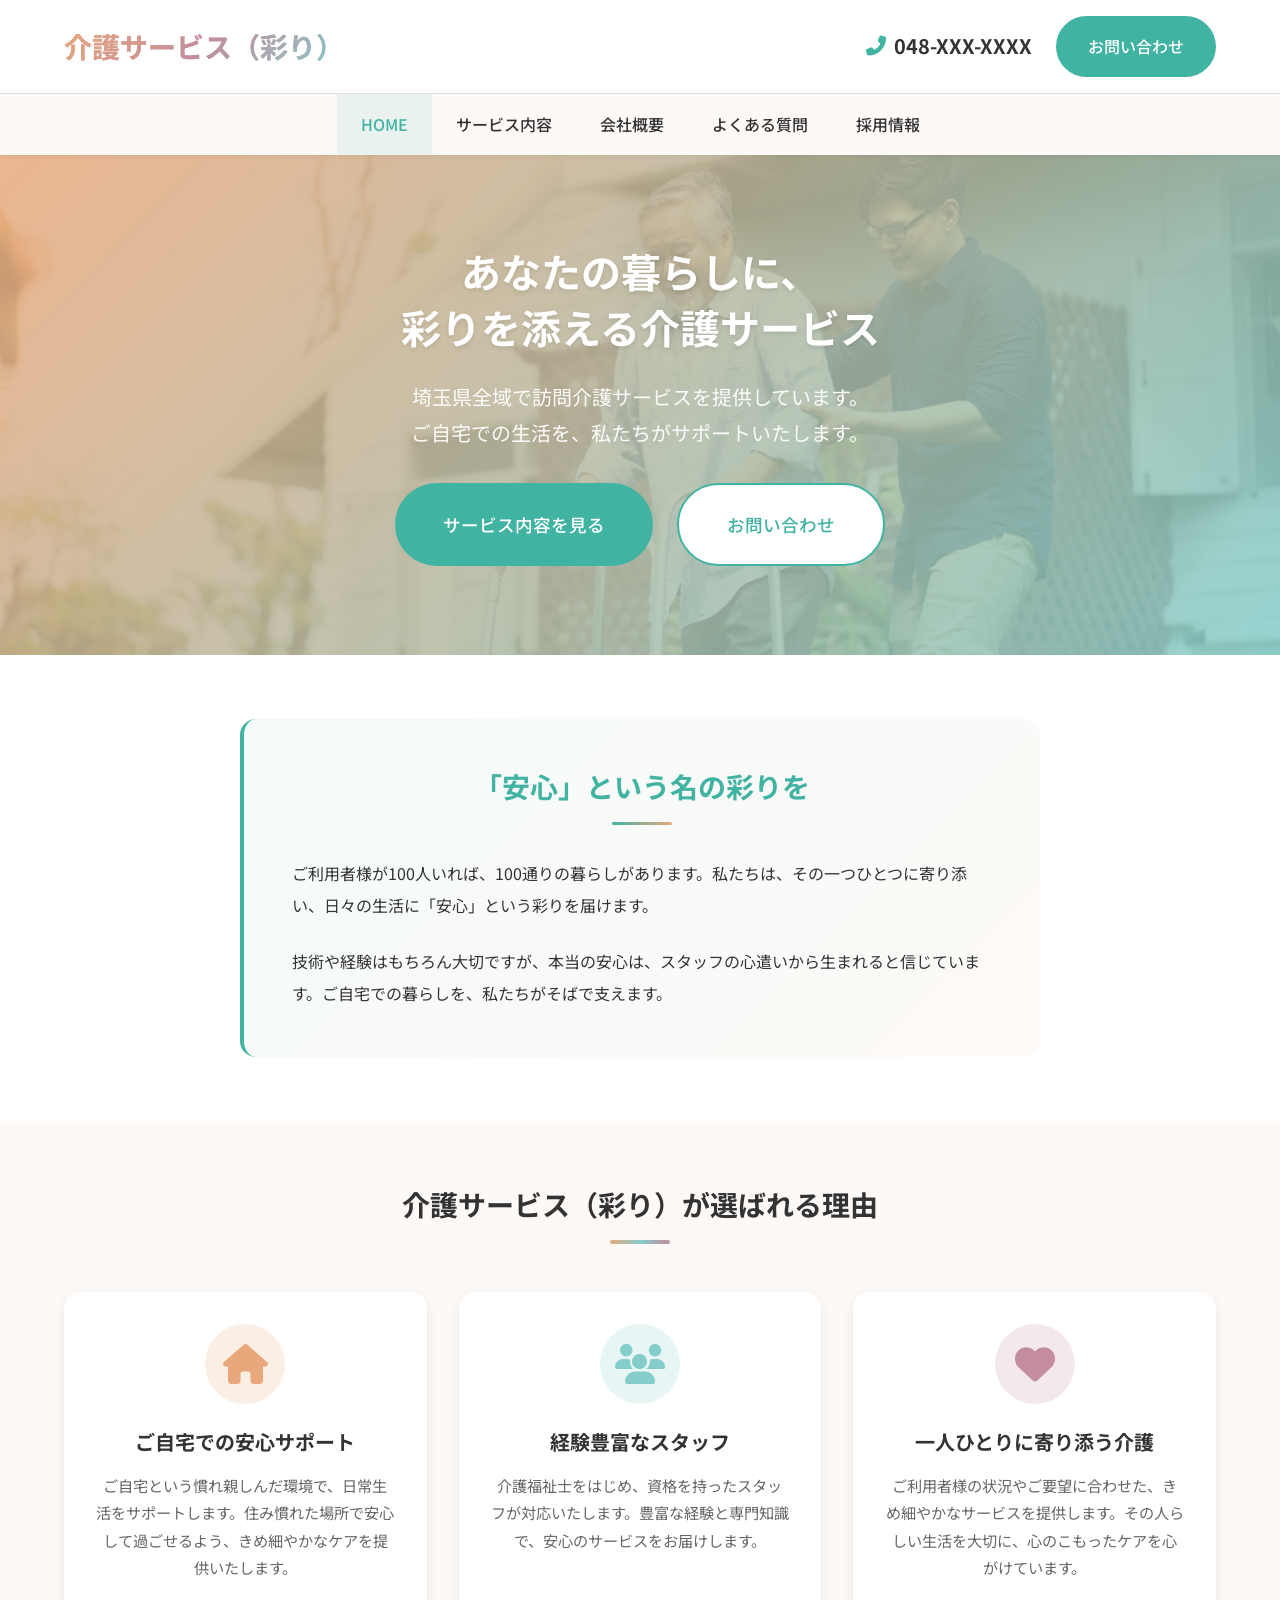
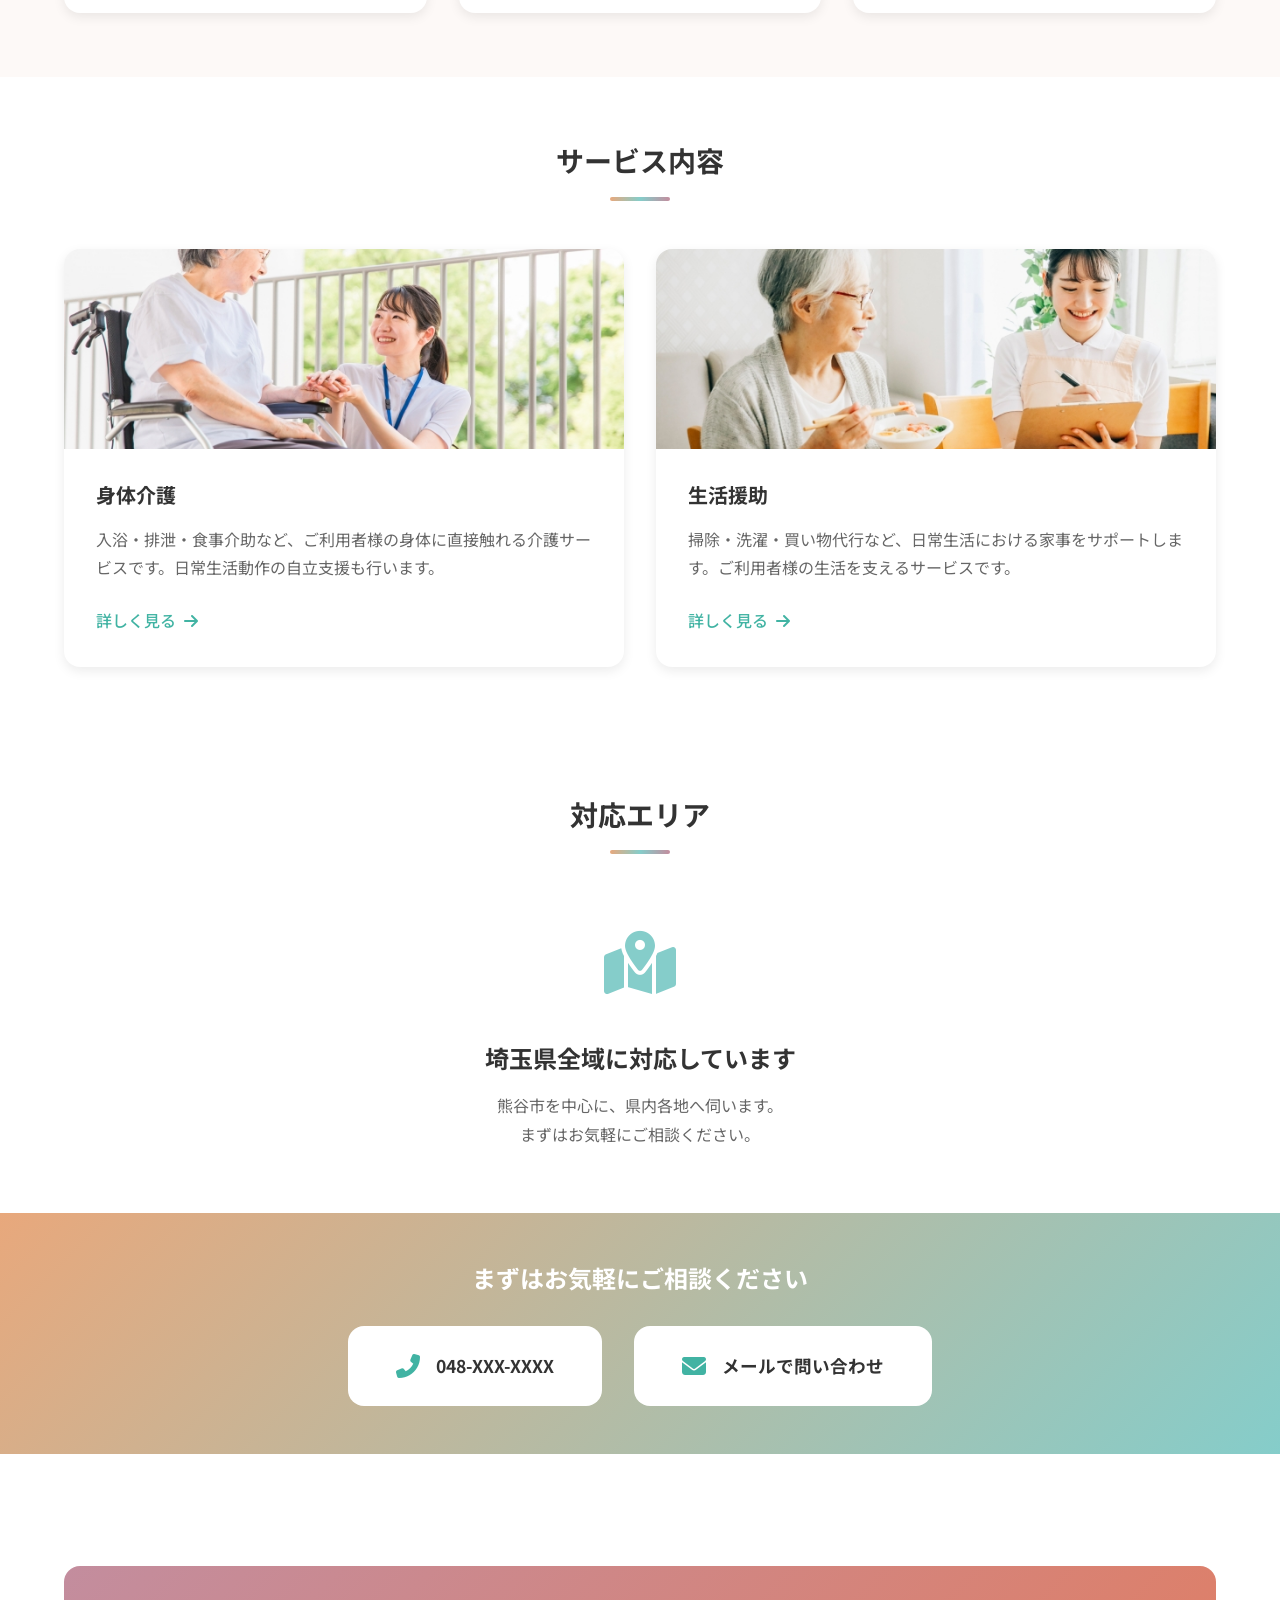
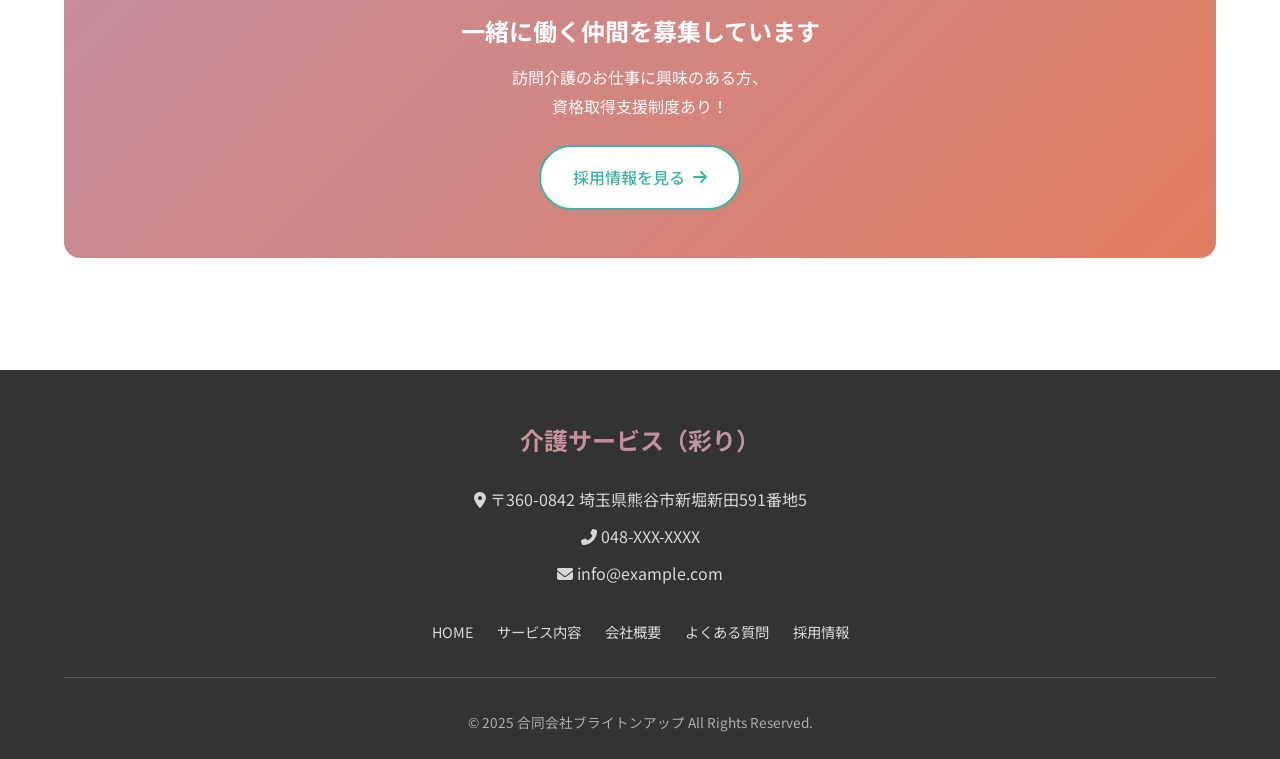
==== index.html @ 2b2466e3 "ヒーローセクションにスライドショー機能を追加 - 2枚のAdobeStock画像を使用した背景スライドショー - 5秒ごとにフェードで切り替わるアニメーション - CSS/JSで実装（ライブラリ不使用" ====
<!DOCTYPE html>
<html lang="ja">
<head>
  <meta charset="UTF-8">
  <meta name="viewport" content="width=device-width, initial-scale=1.0">
  <title>介護サービス（彩り）｜埼玉県の訪問介護サービス｜合同会社ブライトンアップ</title>
  <meta name="description" content="埼玉県全域で訪問介護サービスを提供する「介護サービス（彩り）」。ご自宅での日常生活を、経験豊富なスタッフが心を込めてサポートいたします。身体介護・生活援助など、お気軽にご相談ください。">

  <!-- OGP -->
  <meta property="og:title" content="介護サービス（彩り）｜埼玉県の訪問介護サービス">
  <meta property="og:description" content="埼玉県全域で訪問介護サービスを提供。ご自宅での生活を心を込めてサポートします。">
  <meta property="og:type" content="website">
  <meta property="og:url" content="">
  <meta property="og:image" content="">
  <meta property="og:site_name" content="介護サービス（彩り）">
  <meta property="og:locale" content="ja_JP">

  <!-- Fonts -->
  <link rel="preconnect" href="https://fonts.googleapis.com">
  <link rel="preconnect" href="https://fonts.gstatic.com" crossorigin>
  <link href="https://fonts.googleapis.com/css2?family=Noto+Sans+JP:wght@400;500;700&display=swap" rel="stylesheet">

  <!-- Font Awesome -->
  <link rel="stylesheet" href="https://cdnjs.cloudflare.com/ajax/libs/font-awesome/6.5.1/css/all.min.css">

  <!-- Styles -->
  <link rel="stylesheet" href="css/style.css">
</head>
<body>
  <!-- ========== Header ========== -->
  <header class="header">
    <div class="header__top">
      <div class="header__logo">
        <a href="index.html">介護サービス（彩り）</a>
      </div>

      <div class="header__contact">
        <div class="header__phone">
          <i class="fas fa-phone-alt"></i>
          <a href="tel:048-XXX-XXXX">048-XXX-XXXX</a>
        </div>
        <a href="mailto:info@example.com" class="btn btn--primary">お問い合わせ</a>
      </div>

      <button class="hamburger" type="button" aria-label="メニュー" aria-expanded="false">
        <span class="hamburger__line"></span>
        <span class="hamburger__line"></span>
        <span class="hamburger__line"></span>
      </button>
    </div>

    <nav class="nav" aria-hidden="true">
      <ul class="nav__list">
        <li class="nav__item"><a href="index.html" class="nav__link nav__link--active">HOME</a></li>
        <li class="nav__item"><a href="service.html" class="nav__link">サービス内容</a></li>
        <li class="nav__item"><a href="company.html" class="nav__link">会社概要</a></li>
        <li class="nav__item"><a href="faq.html" class="nav__link">よくある質問</a></li>
        <li class="nav__item"><a href="recruit.html" class="nav__link">採用情報</a></li>
      </ul>
    </nav>
  </header>

  <!-- ========== Main ========== -->
  <main>
    <!-- Hero Section -->
    <section class="hero">
      <div class="hero__slideshow">
        <div class="hero__slide is-active">
          <img src="images/AdobeStock_384799828.jpeg" alt="歩行介助をする介護スタッフ">
        </div>
        <div class="hero__slide">
          <img src="images/AdobeStock_457629060.jpeg" alt="笑顔で会話する介護スタッフと高齢者">
        </div>
      </div>
      <div class="hero__content">
        <h1 class="hero__title">あなたの暮らしに、<br>彩りを添える介護サービス</h1>
        <p class="hero__subtitle">
          埼玉県全域で訪問介護サービスを提供しています。<br>
          ご自宅での生活を、私たちがサポートいたします。
        </p>
        <div class="hero__buttons">
          <a href="service.html" class="btn btn--primary btn--large">サービス内容を見る</a>
          <a href="mailto:info@example.com" class="btn btn--secondary btn--large">お問い合わせ</a>
        </div>
      </div>
    </section>

    <!-- Message Section -->
    <section class="section">
      <div class="container">
        <div class="message-box message-box--home fade-in">
          <h2 class="message-box__title">「安心」という名の彩りを</h2>
          <div class="message-box__content">
            <p>ご利用者様が100人いれば、100通りの暮らしがあります。私たちは、その一つひとつに寄り添い、日々の生活に「安心」という彩りを届けます。</p>
            <p>技術や経験はもちろん大切ですが、本当の安心は、スタッフの心遣いから生まれると信じています。ご自宅での暮らしを、私たちがそばで支えます。</p>
          </div>
        </div>
      </div>
    </section>

    <!-- Features Section -->
    <section class="section section--bg">
      <div class="container">
        <h2 class="section__title">介護サービス（彩り）が選ばれる理由</h2>

        <div class="features">
          <div class="feature-card fade-in">
            <div class="feature-card__icon">
              <i class="fas fa-home"></i>
            </div>
            <h3 class="feature-card__title">ご自宅での安心サポート</h3>
            <p class="feature-card__text">ご自宅という慣れ親しんだ環境で、日常生活をサポートします。住み慣れた場所で安心して過ごせるよう、きめ細やかなケアを提供いたします。</p>
          </div>

          <div class="feature-card fade-in">
            <div class="feature-card__icon">
              <i class="fas fa-users"></i>
            </div>
            <h3 class="feature-card__title">経験豊富なスタッフ</h3>
            <p class="feature-card__text">介護福祉士をはじめ、資格を持ったスタッフが対応いたします。豊富な経験と専門知識で、安心のサービスをお届けします。</p>
          </div>

          <div class="feature-card fade-in">
            <div class="feature-card__icon">
              <i class="fas fa-heart"></i>
            </div>
            <h3 class="feature-card__title">一人ひとりに寄り添う介護</h3>
            <p class="feature-card__text">ご利用者様の状況やご要望に合わせた、きめ細やかなサービスを提供します。その人らしい生活を大切に、心のこもったケアを心がけています。</p>
          </div>
        </div>
      </div>
    </section>

    <!-- Services Section -->
    <section class="section">
      <div class="container">
        <h2 class="section__title">サービス内容</h2>

        <div class="service-cards">
          <div class="service-card fade-in">
            <img src="images/24641463_s.jpg" alt="身体介護サービスのイメージ" class="service-card__image">
            <div class="service-card__content">
              <h3 class="service-card__title">身体介護</h3>
              <p class="service-card__text">入浴・排泄・食事介助など、ご利用者様の身体に直接触れる介護サービスです。日常生活動作の自立支援も行います。</p>
              <a href="service.html" class="service-card__link">詳しく見る <i class="fas fa-arrow-right"></i></a>
            </div>
          </div>

          <div class="service-card fade-in">
            <img src="images/22673610_s.jpg" alt="生活援助サービスのイメージ" class="service-card__image">
            <div class="service-card__content">
              <h3 class="service-card__title">生活援助</h3>
              <p class="service-card__text">掃除・洗濯・買い物代行など、日常生活における家事をサポートします。ご利用者様の生活を支えるサービスです。</p>
              <a href="service.html" class="service-card__link">詳しく見る <i class="fas fa-arrow-right"></i></a>
            </div>
          </div>
        </div>
      </div>
    </section>

    <!-- Area Section -->
    <section class="section">
      <div class="container">
        <h2 class="section__title">対応エリア</h2>

        <div class="area fade-in">
          <div class="area__map">
            <i class="fas fa-map-marked-alt"></i>
          </div>
          <h3 class="area__title">埼玉県全域に対応しています</h3>
          <p class="area__text">熊谷市を中心に、県内各地へ伺います。<br>まずはお気軽にご相談ください。</p>
        </div>
      </div>
    </section>

    <!-- CTA Section -->
    <section class="cta">
      <div class="container">
        <h2 class="cta__title">まずはお気軽にご相談ください</h2>
        <div class="cta__buttons">
          <a href="tel:048-XXX-XXXX" class="cta__button">
            <i class="fas fa-phone-alt"></i>
            <span>048-XXX-XXXX</span>
          </a>
          <a href="mailto:info@example.com" class="cta__button">
            <i class="fas fa-envelope"></i>
            <span>メールで問い合わせ</span>
          </a>
        </div>
      </div>
    </section>

    <!-- Recruit Banner -->
    <section class="section">
      <div class="container">
        <div class="recruit-banner fade-in">
          <h2 class="recruit-banner__title">一緒に働く仲間を募集しています</h2>
          <p class="recruit-banner__text">
            訪問介護のお仕事に興味のある方、<br>
            資格取得支援制度あり！
          </p>
          <a href="recruit.html" class="btn btn--secondary">採用情報を見る <i class="fas fa-arrow-right"></i></a>
        </div>
      </div>
    </section>
  </main>

  <!-- ========== Footer ========== -->
  <footer class="footer">
    <div class="footer__inner">
      <div class="footer__logo">介護サービス（彩り）</div>

      <div class="footer__info">
        <p><i class="fas fa-map-marker-alt"></i> 〒360-0842 埼玉県熊谷市新堀新田591番地5</p>
        <p><i class="fas fa-phone-alt"></i> <a href="tel:048-XXX-XXXX">048-XXX-XXXX</a></p>
        <p><i class="fas fa-envelope"></i> <a href="mailto:info@example.com">info@example.com</a></p>
      </div>

      <nav class="footer__nav">
        <a href="index.html">HOME</a>
        <a href="service.html">サービス内容</a>
        <a href="company.html">会社概要</a>
        <a href="faq.html">よくある質問</a>
        <a href="recruit.html">採用情報</a>
      </nav>

      <p class="footer__copyright">&copy; 2025 合同会社ブライトンアップ All Rights Reserved.</p>
    </div>
  </footer>

  <!-- Scripts -->
  <script src="js/main.js"></script>
</body>
</html>
---- css/style.css ----
/* ========================================
   彩り（いろどり）訪問介護 - スタイルシート
   ======================================== */

/* ----------------------------------------
   CSS Variables - カラーパレット
   ---------------------------------------- */
:root {
  /* メインカラー */
  --color-primary: #E8A87C;       /* コーラルオレンジ - 温かみ・親しみやすさ */
  --color-secondary-1: #85CDCA;   /* ミントグリーン - 安心感・癒し */
  --color-secondary-2: #C38D9E;   /* ダスティピンク - 優しさ・柔らかさ */
  --color-secondary-3: #E27D60;   /* テラコッタ - 活力・元気 */
  --color-accent: #41B3A3;        /* ティールグリーン - CTA・リンク */

  /* ベースカラー */
  --color-white: #FFFFFF;
  --color-bg: #FFFFFF;
  --color-bg-light: #FDF9F7;
  --color-text: #333333;
  --color-text-sub: #666666;
  --color-border: #E0E0E0;

  /* フォント */
  --font-family: "Noto Sans JP", "Hiragino Sans", "Hiragino Kaku Gothic ProN", "メイリオ", sans-serif;

  /* スペーシング */
  --spacing-xs: 0.5rem;
  --spacing-sm: 1rem;
  --spacing-md: 1.5rem;
  --spacing-lg: 2rem;
  --spacing-xl: 3rem;
  --spacing-xxl: 4rem;

  /* ボーダー半径 */
  --radius-sm: 4px;
  --radius-md: 8px;
  --radius-lg: 16px;
  --radius-full: 9999px;

  /* シャドウ */
  --shadow-sm: 0 2px 4px rgba(0, 0, 0, 0.05);
  --shadow-md: 0 4px 12px rgba(0, 0, 0, 0.08);
  --shadow-lg: 0 8px 24px rgba(0, 0, 0, 0.1);

  /* トランジション */
  --transition-fast: 0.2s ease;
  --transition-normal: 0.3s ease;

  /* コンテナ幅 */
  --container-max: 1200px;
  --container-narrow: 800px;
}

/* ----------------------------------------
   Reset & Base
   ---------------------------------------- */
*,
*::before,
*::after {
  box-sizing: border-box;
  margin: 0;
  padding: 0;
}

html {
  font-size: 16px;
  scroll-behavior: smooth;
}

body {
  font-family: var(--font-family);
  font-size: 1rem;
  font-weight: 400;
  line-height: 1.8;
  color: var(--color-text);
  background-color: var(--color-bg);
  -webkit-font-smoothing: antialiased;
  -moz-osx-font-smoothing: grayscale;
}

img {
  max-width: 100%;
  height: auto;
  vertical-align: middle;
}

a {
  color: var(--color-accent);
  text-decoration: none;
  transition: color var(--transition-fast);
}

a:hover {
  color: var(--color-secondary-3);
}

ul, ol {
  list-style: none;
}

/* ----------------------------------------
   Typography
   ---------------------------------------- */
h1, h2, h3, h4, h5, h6 {
  font-weight: 700;
  line-height: 1.4;
  color: var(--color-text);
}

h1 {
  font-size: 2rem;
}

h2 {
  font-size: 1.75rem;
}

h3 {
  font-size: 1.5rem;
}

h4 {
  font-size: 1.25rem;
}

p {
  margin-bottom: var(--spacing-sm);
}

p:last-child {
  margin-bottom: 0;
}

/* ----------------------------------------
   Layout
   ---------------------------------------- */
.container {
  width: 100%;
  max-width: var(--container-max);
  margin: 0 auto;
  padding: 0 var(--spacing-md);
}

.container--narrow {
  max-width: var(--container-narrow);
}

.section {
  padding: var(--spacing-xxl) 0;
}

.section--bg {
  background-color: var(--color-bg-light);
}

.section__title {
  text-align: center;
  margin-bottom: var(--spacing-xl);
  font-size: 1.75rem;
  position: relative;
}

.section__title::after {
  content: '';
  display: block;
  width: 60px;
  height: 4px;
  background: linear-gradient(90deg, var(--color-primary), var(--color-secondary-1), var(--color-secondary-2));
  margin: var(--spacing-sm) auto 0;
  border-radius: var(--radius-full);
}

/* ----------------------------------------
   Header
   ---------------------------------------- */
.header {
  background-color: var(--color-white);
  box-shadow: var(--shadow-sm);
  position: sticky;
  top: 0;
  z-index: 1000;
}

.header__top {
  display: flex;
  justify-content: space-between;
  align-items: center;
  padding: var(--spacing-sm) var(--spacing-md);
  max-width: var(--container-max);
  margin: 0 auto;
}

.header__logo {
  font-size: 1.75rem;
  font-weight: 700;
  background: linear-gradient(135deg, var(--color-primary), var(--color-secondary-2), var(--color-secondary-1));
  -webkit-background-clip: text;
  -webkit-text-fill-color: transparent;
  background-clip: text;
}

.header__logo a {
  background: inherit;
  -webkit-background-clip: text;
  -webkit-text-fill-color: transparent;
  background-clip: text;
}

.header__contact {
  display: flex;
  align-items: center;
  gap: var(--spacing-md);
}

.header__phone {
  display: flex;
  align-items: center;
  gap: var(--spacing-xs);
  font-size: 1.25rem;
  font-weight: 700;
  color: var(--color-text);
}

.header__phone i {
  color: var(--color-accent);
}

.header__phone a {
  color: var(--color-text);
}

.header__phone a:hover {
  color: var(--color-accent);
}

/* ナビゲーション */
.nav {
  background-color: var(--color-bg-light);
  border-top: 1px solid var(--color-border);
}

.nav__list {
  display: flex;
  justify-content: center;
  align-items: center;
  max-width: var(--container-max);
  margin: 0 auto;
}

.nav__item {
  position: relative;
}

.nav__link {
  display: block;
  padding: var(--spacing-sm) var(--spacing-md);
  color: var(--color-text);
  font-weight: 500;
  transition: background-color var(--transition-fast), color var(--transition-fast);
}

.nav__link:hover,
.nav__link--active {
  color: var(--color-accent);
  background-color: rgba(65, 179, 163, 0.1);
}

/* ハンバーガーメニュー */
.hamburger {
  display: none;
  flex-direction: column;
  justify-content: space-between;
  width: 28px;
  height: 20px;
  background: none;
  border: none;
  cursor: pointer;
  padding: 0;
}

.hamburger__line {
  display: block;
  width: 100%;
  height: 3px;
  background-color: var(--color-text);
  border-radius: var(--radius-full);
  transition: transform var(--transition-fast), opacity var(--transition-fast);
}

.hamburger.is-active .hamburger__line:nth-child(1) {
  transform: translateY(8.5px) rotate(45deg);
}

.hamburger.is-active .hamburger__line:nth-child(2) {
  opacity: 0;
}

.hamburger.is-active .hamburger__line:nth-child(3) {
  transform: translateY(-8.5px) rotate(-45deg);
}

/* ----------------------------------------
   Footer
   ---------------------------------------- */
.footer {
  background-color: var(--color-text);
  color: var(--color-white);
  padding: var(--spacing-xl) 0 var(--spacing-md);
}

.footer__inner {
  max-width: var(--container-max);
  margin: 0 auto;
  padding: 0 var(--spacing-md);
  text-align: center;
}

.footer__logo {
  font-size: 1.5rem;
  font-weight: 700;
  margin-bottom: var(--spacing-md);
  background: linear-gradient(135deg, var(--color-primary), var(--color-secondary-2), var(--color-secondary-1));
  -webkit-background-clip: text;
  -webkit-text-fill-color: transparent;
  background-clip: text;
}

.footer__info {
  margin-bottom: var(--spacing-lg);
}

.footer__info p {
  margin-bottom: var(--spacing-xs);
  color: rgba(255, 255, 255, 0.8);
}

.footer__info a {
  color: rgba(255, 255, 255, 0.8);
}

.footer__info a:hover {
  color: var(--color-white);
}

.footer__nav {
  display: flex;
  justify-content: center;
  flex-wrap: wrap;
  gap: var(--spacing-sm) var(--spacing-md);
  margin-bottom: var(--spacing-lg);
  padding-bottom: var(--spacing-lg);
  border-bottom: 1px solid rgba(255, 255, 255, 0.2);
}

.footer__nav a {
  color: rgba(255, 255, 255, 0.8);
  font-size: 0.9rem;
}

.footer__nav a:hover {
  color: var(--color-white);
}

.footer__copyright {
  font-size: 0.85rem;
  color: rgba(255, 255, 255, 0.6);
}

/* ----------------------------------------
   Buttons
   ---------------------------------------- */
.btn {
  display: inline-flex;
  align-items: center;
  justify-content: center;
  gap: var(--spacing-xs);
  padding: var(--spacing-sm) var(--spacing-lg);
  font-size: 1rem;
  font-weight: 500;
  border-radius: var(--radius-full);
  border: none;
  cursor: pointer;
  transition: all var(--transition-fast);
  text-decoration: none;
}

.btn--primary {
  background-color: var(--color-accent);
  color: var(--color-white);
}

.btn--primary:hover {
  background-color: #369e91;
  color: var(--color-white);
  transform: translateY(-2px);
  box-shadow: var(--shadow-md);
}

.btn--secondary {
  background-color: var(--color-white);
  color: var(--color-accent);
  border: 2px solid var(--color-accent);
}

.btn--secondary:hover {
  background-color: var(--color-accent);
  color: var(--color-white);
}

.btn--large {
  padding: var(--spacing-md) var(--spacing-xl);
  font-size: 1.1rem;
}

/* ----------------------------------------
   Hero Section
   ---------------------------------------- */
.hero {
  position: relative;
  min-height: 500px;
  display: flex;
  align-items: center;
  overflow: hidden;
}

.hero::before {
  content: '';
  position: absolute;
  top: 0;
  left: 0;
  width: 100%;
  height: 100%;
  background: linear-gradient(135deg, rgba(232, 168, 124, 0.85), rgba(133, 205, 202, 0.85));
  z-index: 2;
}

/* Hero Slideshow */
.hero__slideshow {
  position: absolute;
  top: 0;
  left: 0;
  width: 100%;
  height: 100%;
  z-index: 0;
}

.hero__slide {
  position: absolute;
  top: 0;
  left: 0;
  width: 100%;
  height: 100%;
  opacity: 0;
  transition: opacity 1.5s ease-in-out;
}

.hero__slide.is-active {
  opacity: 1;
}

.hero__slide img {
  width: 100%;
  height: 100%;
  object-fit: cover;
}

.hero__bg {
  position: absolute;
  top: 0;
  left: 0;
  width: 100%;
  height: 100%;
  object-fit: cover;
  z-index: 0;
}

.hero__content {
  position: relative;
  z-index: 3;
  max-width: var(--container-max);
  margin: 0 auto;
  padding: var(--spacing-xxl) var(--spacing-md);
  text-align: center;
  color: var(--color-white);
}

.hero__title {
  font-size: 2.5rem;
  margin-bottom: var(--spacing-md);
  color: var(--color-white);
  text-shadow: 0 2px 4px rgba(0, 0, 0, 0.1);
}

.hero__subtitle {
  font-size: 1.25rem;
  margin-bottom: var(--spacing-lg);
  opacity: 0.95;
}

.hero__buttons {
  display: flex;
  justify-content: center;
  gap: var(--spacing-md);
  flex-wrap: wrap;
}

/* ----------------------------------------
   Features Section
   ---------------------------------------- */
.features {
  display: grid;
  grid-template-columns: repeat(3, 1fr);
  gap: var(--spacing-lg);
}

.feature-card {
  text-align: center;
  padding: var(--spacing-lg);
  background-color: var(--color-white);
  border-radius: var(--radius-lg);
  box-shadow: var(--shadow-md);
  transition: transform var(--transition-normal), box-shadow var(--transition-normal);
}

.feature-card:hover {
  transform: translateY(-4px);
  box-shadow: var(--shadow-lg);
}

.feature-card__icon {
  width: 80px;
  height: 80px;
  margin: 0 auto var(--spacing-md);
  display: flex;
  align-items: center;
  justify-content: center;
  font-size: 2.5rem;
  border-radius: 50%;
}

.feature-card:nth-child(1) .feature-card__icon {
  background-color: rgba(232, 168, 124, 0.2);
  color: var(--color-primary);
}

.feature-card:nth-child(2) .feature-card__icon {
  background-color: rgba(133, 205, 202, 0.2);
  color: var(--color-secondary-1);
}

.feature-card:nth-child(3) .feature-card__icon {
  background-color: rgba(195, 141, 158, 0.2);
  color: var(--color-secondary-2);
}

.feature-card__title {
  font-size: 1.25rem;
  margin-bottom: var(--spacing-sm);
}

.feature-card__text {
  color: var(--color-text-sub);
  font-size: 0.95rem;
}

/* ----------------------------------------
   Service Cards
   ---------------------------------------- */
.service-cards {
  display: grid;
  grid-template-columns: repeat(2, 1fr);
  gap: var(--spacing-lg);
}

.service-card {
  background-color: var(--color-white);
  border-radius: var(--radius-lg);
  overflow: hidden;
  box-shadow: var(--shadow-md);
  transition: transform var(--transition-normal), box-shadow var(--transition-normal);
}

.service-card:hover {
  transform: translateY(-4px);
  box-shadow: var(--shadow-lg);
}

.service-card__image {
  width: 100%;
  height: 200px;
  object-fit: cover;
}

.service-card__content {
  padding: var(--spacing-lg);
}

.service-card__title {
  font-size: 1.25rem;
  margin-bottom: var(--spacing-sm);
  color: var(--color-text);
}

.service-card__text {
  color: var(--color-text-sub);
  margin-bottom: var(--spacing-md);
}

.service-card__link {
  display: inline-flex;
  align-items: center;
  gap: var(--spacing-xs);
  color: var(--color-accent);
  font-weight: 500;
}

.service-card__link:hover {
  gap: var(--spacing-sm);
}

/* ----------------------------------------
   Area Section
   ---------------------------------------- */
.area {
  text-align: center;
}

.area__map {
  font-size: 4rem;
  margin-bottom: var(--spacing-md);
  color: var(--color-secondary-1);
}

.area__title {
  font-size: 1.5rem;
  margin-bottom: var(--spacing-sm);
}

.area__text {
  color: var(--color-text-sub);
}

/* ----------------------------------------
   CTA Section
   ---------------------------------------- */
.cta {
  background: linear-gradient(135deg, var(--color-primary), var(--color-secondary-1));
  padding: var(--spacing-xl) 0;
  text-align: center;
  color: var(--color-white);
}

.cta__title {
  font-size: 1.5rem;
  margin-bottom: var(--spacing-lg);
  color: var(--color-white);
}

.cta__buttons {
  display: flex;
  justify-content: center;
  gap: var(--spacing-lg);
  flex-wrap: wrap;
}

.cta__button {
  display: flex;
  align-items: center;
  gap: var(--spacing-sm);
  padding: var(--spacing-md) var(--spacing-xl);
  background-color: var(--color-white);
  color: var(--color-text);
  border-radius: var(--radius-lg);
  font-size: 1.1rem;
  font-weight: 700;
  transition: transform var(--transition-fast), box-shadow var(--transition-fast);
}

.cta__button:hover {
  transform: translateY(-2px);
  box-shadow: var(--shadow-lg);
  color: var(--color-text);
}

.cta__button i {
  font-size: 1.5rem;
  color: var(--color-accent);
}

/* ----------------------------------------
   Recruit Banner
   ---------------------------------------- */
.recruit-banner {
  background: linear-gradient(135deg, var(--color-secondary-2), var(--color-secondary-3));
  padding: var(--spacing-xl);
  border-radius: var(--radius-lg);
  text-align: center;
  color: var(--color-white);
  margin: var(--spacing-xl) auto;
  max-width: var(--container-max);
}

.recruit-banner__title {
  font-size: 1.5rem;
  margin-bottom: var(--spacing-sm);
  color: var(--color-white);
}

.recruit-banner__text {
  margin-bottom: var(--spacing-md);
  opacity: 0.95;
}

/* ----------------------------------------
   Page Header
   ---------------------------------------- */
.page-header {
  background: linear-gradient(135deg, var(--color-primary), var(--color-secondary-1));
  padding: var(--spacing-xl) 0;
  text-align: center;
  color: var(--color-white);
}

.page-header__title {
  font-size: 2rem;
  margin-bottom: var(--spacing-sm);
  color: var(--color-white);
}

.page-header__subtitle {
  opacity: 0.95;
}

/* ----------------------------------------
   Service Detail
   ---------------------------------------- */
.service-detail {
  display: grid;
  grid-template-columns: 1fr 1fr;
  gap: var(--spacing-xl);
  align-items: center;
  margin-bottom: var(--spacing-xl);
}

.service-detail--reverse {
  direction: rtl;
}

.service-detail--reverse > * {
  direction: ltr;
}

.service-detail__image {
  width: 100%;
  height: 300px;
  object-fit: cover;
  border-radius: var(--radius-lg);
  box-shadow: var(--shadow-md);
}

.service-detail__content h3 {
  font-size: 1.5rem;
  margin-bottom: var(--spacing-md);
  padding-bottom: var(--spacing-sm);
  border-bottom: 3px solid var(--color-primary);
}

.service-detail__list {
  display: grid;
  grid-template-columns: repeat(2, 1fr);
  gap: var(--spacing-sm);
  margin-top: var(--spacing-md);
}

.service-detail__list li {
  display: flex;
  align-items: center;
  gap: var(--spacing-xs);
}

.service-detail__list li::before {
  content: '';
  width: 8px;
  height: 8px;
  background-color: var(--color-accent);
  border-radius: 50%;
  flex-shrink: 0;
}

/* ----------------------------------------
   Flow
   ---------------------------------------- */
.flow {
  max-width: 600px;
  margin: 0 auto;
}

.flow__item {
  display: flex;
  gap: var(--spacing-md);
  position: relative;
  padding-bottom: var(--spacing-lg);
}

.flow__item:last-child {
  padding-bottom: 0;
}

.flow__item:not(:last-child)::before {
  content: '';
  position: absolute;
  left: 24px;
  top: 50px;
  width: 2px;
  height: calc(100% - 50px);
  background-color: var(--color-border);
}

.flow__number {
  width: 50px;
  height: 50px;
  background: linear-gradient(135deg, var(--color-primary), var(--color-secondary-1));
  color: var(--color-white);
  border-radius: 50%;
  display: flex;
  align-items: center;
  justify-content: center;
  font-size: 1.25rem;
  font-weight: 700;
  flex-shrink: 0;
}

.flow__content {
  padding-top: var(--spacing-sm);
}

.flow__title {
  font-size: 1.1rem;
  margin-bottom: var(--spacing-xs);
}

.flow__text {
  color: var(--color-text-sub);
  font-size: 0.95rem;
}

/* ----------------------------------------
   Company Info
   ---------------------------------------- */
.company-philosophy {
  text-align: center;
  padding: var(--spacing-xl);
  background: linear-gradient(135deg, rgba(232, 168, 124, 0.1), rgba(133, 205, 202, 0.1));
  border-radius: var(--radius-lg);
  margin-bottom: var(--spacing-xl);
}

.company-philosophy__title {
  font-size: 1.25rem;
  color: var(--color-text-sub);
  margin-bottom: var(--spacing-md);
}

.company-philosophy__slogan {
  font-size: 2rem;
  color: var(--color-primary);
  margin-bottom: var(--spacing-md);
}

.company-philosophy__text {
  color: var(--color-text-sub);
  max-width: 600px;
  margin: 0 auto;
}

.company-table {
  width: 100%;
  border-collapse: collapse;
  margin-bottom: var(--spacing-xl);
}

.company-table th,
.company-table td {
  padding: var(--spacing-md);
  border-bottom: 1px solid var(--color-border);
  text-align: left;
}

.company-table th {
  width: 30%;
  background-color: var(--color-bg-light);
  font-weight: 500;
}

.map-container {
  margin-top: var(--spacing-xl);
}

.map-container h3 {
  text-align: center;
  margin-bottom: var(--spacing-md);
}

.map-container iframe {
  width: 100%;
  height: 400px;
  border: none;
  border-radius: var(--radius-lg);
}

.map-container p {
  text-align: center;
  margin-top: var(--spacing-sm);
  color: var(--color-text-sub);
}

/* ----------------------------------------
   FAQ
   ---------------------------------------- */
.faq-list {
  max-width: 800px;
  margin: 0 auto;
}

.faq-item {
  border: 1px solid var(--color-border);
  border-radius: var(--radius-md);
  margin-bottom: var(--spacing-md);
  overflow: hidden;
}

.faq-item__question {
  width: 100%;
  padding: var(--spacing-md);
  background-color: var(--color-white);
  border: none;
  text-align: left;
  font-size: 1rem;
  font-weight: 500;
  cursor: pointer;
  display: flex;
  justify-content: space-between;
  align-items: center;
  gap: var(--spacing-md);
  transition: background-color var(--transition-fast);
}

.faq-item__question:hover {
  background-color: var(--color-bg-light);
}

.faq-item__question span:first-child {
  display: flex;
  align-items: flex-start;
  gap: var(--spacing-sm);
}

.faq-item__question span:first-child::before {
  content: 'Q.';
  color: var(--color-accent);
  font-weight: 700;
  flex-shrink: 0;
}

.faq-item__icon {
  width: 24px;
  height: 24px;
  position: relative;
  flex-shrink: 0;
}

.faq-item__icon::before,
.faq-item__icon::after {
  content: '';
  position: absolute;
  background-color: var(--color-accent);
  transition: transform var(--transition-fast);
}

.faq-item__icon::before {
  width: 2px;
  height: 16px;
  top: 4px;
  left: 11px;
}

.faq-item__icon::after {
  width: 16px;
  height: 2px;
  top: 11px;
  left: 4px;
}

.faq-item.is-open .faq-item__icon::before {
  transform: rotate(90deg);
}

.faq-item__answer {
  display: none;
  padding: 0 var(--spacing-md) var(--spacing-md);
  padding-left: calc(var(--spacing-md) + 1.5rem);
  background-color: var(--color-bg-light);
  color: var(--color-text-sub);
  line-height: 1.8;
}

.faq-item__answer::before {
  content: 'A.';
  color: var(--color-secondary-3);
  font-weight: 700;
  margin-right: var(--spacing-xs);
}

.faq-item.is-open .faq-item__answer {
  display: block;
}

/* ----------------------------------------
   Recruit
   ---------------------------------------- */
.recruit-message {
  text-align: center;
  padding: var(--spacing-xl);
  background: linear-gradient(135deg, rgba(195, 141, 158, 0.1), rgba(226, 125, 96, 0.1));
  border-radius: var(--radius-lg);
  margin-bottom: var(--spacing-xl);
}

.recruit-message__title {
  font-size: 1.75rem;
  margin-bottom: var(--spacing-md);
  color: var(--color-secondary-2);
}

.recruit-message__text {
  color: var(--color-text-sub);
  margin-bottom: var(--spacing-sm);
}

.recruit-message__highlight {
  font-size: 1.1rem;
  font-weight: 700;
  color: var(--color-secondary-3);
}

.benefits {
  display: grid;
  grid-template-columns: repeat(2, 1fr);
  gap: var(--spacing-md);
  margin-bottom: var(--spacing-xl);
}

.benefit-item {
  display: flex;
  gap: var(--spacing-md);
  padding: var(--spacing-md);
  background-color: var(--color-white);
  border-radius: var(--radius-md);
  box-shadow: var(--shadow-sm);
}

.benefit-item__icon {
  width: 50px;
  height: 50px;
  background-color: rgba(65, 179, 163, 0.1);
  color: var(--color-accent);
  border-radius: 50%;
  display: flex;
  align-items: center;
  justify-content: center;
  font-size: 1.5rem;
  flex-shrink: 0;
}

.benefit-item__content h4 {
  font-size: 1rem;
  margin-bottom: var(--spacing-xs);
}

.benefit-item__content p {
  color: var(--color-text-sub);
  font-size: 0.9rem;
}

.recruit-table {
  width: 100%;
  border-collapse: collapse;
  margin-bottom: var(--spacing-xl);
  background-color: var(--color-white);
  border-radius: var(--radius-lg);
  overflow: hidden;
  box-shadow: var(--shadow-sm);
}

.recruit-table th,
.recruit-table td {
  padding: var(--spacing-md);
  border-bottom: 1px solid var(--color-border);
  text-align: left;
}

.recruit-table th {
  width: 25%;
  background-color: var(--color-bg-light);
  font-weight: 500;
}

.recruit-table tr:last-child th,
.recruit-table tr:last-child td {
  border-bottom: none;
}

/* ----------------------------------------
   Message Box
   ---------------------------------------- */
.message-box {
  max-width: 800px;
  margin: 0 auto;
  text-align: center;
  padding: var(--spacing-xl);
  background: linear-gradient(135deg, rgba(232, 168, 124, 0.08), rgba(133, 205, 202, 0.08));
  border-radius: var(--radius-lg);
  border-left: 4px solid var(--color-primary);
}

.message-box__title {
  font-size: 1.75rem;
  color: var(--color-primary);
  margin-bottom: var(--spacing-lg);
  position: relative;
  display: inline-block;
}

.message-box__title::after {
  content: '';
  display: block;
  width: 60px;
  height: 3px;
  background: linear-gradient(90deg, var(--color-primary), var(--color-secondary-1));
  margin: var(--spacing-sm) auto 0;
  border-radius: var(--radius-full);
}

.message-box__content {
  text-align: left;
  color: var(--color-text);
  line-height: 2;
}

.message-box__content p {
  margin-bottom: var(--spacing-md);
}

.message-box__content p:last-child {
  margin-bottom: 0;
}

/* Home page variant */
.message-box--home {
  background: linear-gradient(135deg, rgba(65, 179, 163, 0.06), rgba(232, 168, 124, 0.06));
  border-left-color: var(--color-accent);
}

.message-box--home .message-box__title {
  color: var(--color-accent);
}

.message-box--home .message-box__title::after {
  background: linear-gradient(90deg, var(--color-accent), var(--color-primary));
}

/* Philosophy page variant */
.message-box--philosophy {
  margin-top: var(--spacing-xl);
  background: linear-gradient(135deg, rgba(195, 141, 158, 0.08), rgba(133, 205, 202, 0.08));
  border-left-color: var(--color-secondary-2);
}

.message-box--philosophy .message-box__title {
  font-size: 1.5rem;
  color: var(--color-secondary-2);
}

.message-box--philosophy .message-box__title::after {
  background: linear-gradient(90deg, var(--color-secondary-2), var(--color-secondary-1));
}

/* ----------------------------------------
   Utilities
   ---------------------------------------- */
.text-center {
  text-align: center;
}

.mb-0 {
  margin-bottom: 0;
}

.mb-sm {
  margin-bottom: var(--spacing-sm);
}

.mb-md {
  margin-bottom: var(--spacing-md);
}

.mb-lg {
  margin-bottom: var(--spacing-lg);
}

.mb-xl {
  margin-bottom: var(--spacing-xl);
}

/* ----------------------------------------
   Animations
   ---------------------------------------- */
.fade-in {
  opacity: 0;
  transform: translateY(20px);
  transition: opacity 0.6s ease, transform 0.6s ease;
}

.fade-in.is-visible {
  opacity: 1;
  transform: translateY(0);
}

/* ----------------------------------------
   Responsive - Tablet
   ---------------------------------------- */
@media (max-width: 1023px) {
  .features {
    grid-template-columns: repeat(3, 1fr);
    gap: var(--spacing-md);
  }

  .service-cards {
    grid-template-columns: 1fr;
  }

  .service-detail {
    grid-template-columns: 1fr;
    gap: var(--spacing-lg);
  }

  .service-detail--reverse {
    direction: ltr;
  }

  .benefits {
    grid-template-columns: 1fr;
  }
}

/* ----------------------------------------
   Responsive - Mobile
   ---------------------------------------- */
@media (max-width: 767px) {
  html {
    font-size: 15px;
  }

  .section {
    padding: var(--spacing-xl) 0;
  }

  .section__title {
    font-size: 1.5rem;
  }

  /* Header Mobile */
  .header__top {
    padding: var(--spacing-sm);
  }

  .header__phone {
    display: none;
  }

  .hamburger {
    display: flex;
  }

  .nav {
    position: fixed;
    top: 60px;
    left: 0;
    right: 0;
    background-color: var(--color-white);
    transform: translateY(-100%);
    opacity: 0;
    visibility: hidden;
    transition: transform var(--transition-normal), opacity var(--transition-normal), visibility var(--transition-normal);
    box-shadow: var(--shadow-lg);
    z-index: 999;
  }

  .nav.is-open {
    transform: translateY(0);
    opacity: 1;
    visibility: visible;
  }

  .nav__list {
    flex-direction: column;
    padding: var(--spacing-md);
  }

  .nav__item {
    width: 100%;
  }

  .nav__link {
    padding: var(--spacing-md);
    border-bottom: 1px solid var(--color-border);
  }

  .nav__item:last-child .nav__link {
    border-bottom: none;
  }

  /* Hero Mobile */
  .hero {
    min-height: 400px;
  }

  .hero__title {
    font-size: 1.75rem;
  }

  .hero__subtitle {
    font-size: 1rem;
  }

  .hero__buttons {
    flex-direction: column;
    align-items: center;
  }

  /* Features Mobile */
  .features {
    grid-template-columns: 1fr;
    gap: var(--spacing-md);
  }

  .feature-card {
    padding: var(--spacing-md);
  }

  .feature-card__icon {
    width: 60px;
    height: 60px;
    font-size: 2rem;
  }

  /* Service Cards Mobile */
  .service-card__image {
    height: 180px;
  }

  .service-card__content {
    padding: var(--spacing-md);
  }

  /* CTA Mobile */
  .cta__buttons {
    flex-direction: column;
    align-items: center;
    gap: var(--spacing-md);
  }

  .cta__button {
    width: 100%;
    max-width: 300px;
    justify-content: center;
  }

  /* Recruit Banner Mobile */
  .recruit-banner {
    margin: var(--spacing-lg);
    padding: var(--spacing-lg);
  }

  /* Page Header Mobile */
  .page-header__title {
    font-size: 1.5rem;
  }

  /* Service Detail Mobile */
  .service-detail__image {
    height: 200px;
  }

  .service-detail__list {
    grid-template-columns: 1fr;
  }

  /* Company Table Mobile */
  .company-table th,
  .company-table td {
    display: block;
    width: 100%;
  }

  .company-table th {
    padding-bottom: var(--spacing-xs);
    border-bottom: none;
  }

  .company-table td {
    padding-top: 0;
  }

  /* FAQ Mobile */
  .faq-item__question {
    padding: var(--spacing-sm) var(--spacing-md);
    font-size: 0.95rem;
  }

  .faq-item__answer {
    padding: var(--spacing-sm) var(--spacing-md);
    padding-left: calc(var(--spacing-md) + 1.2rem);
    font-size: 0.9rem;
  }

  /* Recruit Mobile */
  .recruit-message {
    padding: var(--spacing-lg);
  }

  .recruit-message__title {
    font-size: 1.5rem;
  }

  .recruit-table th,
  .recruit-table td {
    display: block;
    width: 100%;
  }

  .recruit-table th {
    padding-bottom: var(--spacing-xs);
    border-bottom: none;
  }

  .recruit-table td {
    padding-top: 0;
  }

  /* Footer Mobile */
  .footer__nav {
    flex-direction: column;
    gap: var(--spacing-sm);
  }
}
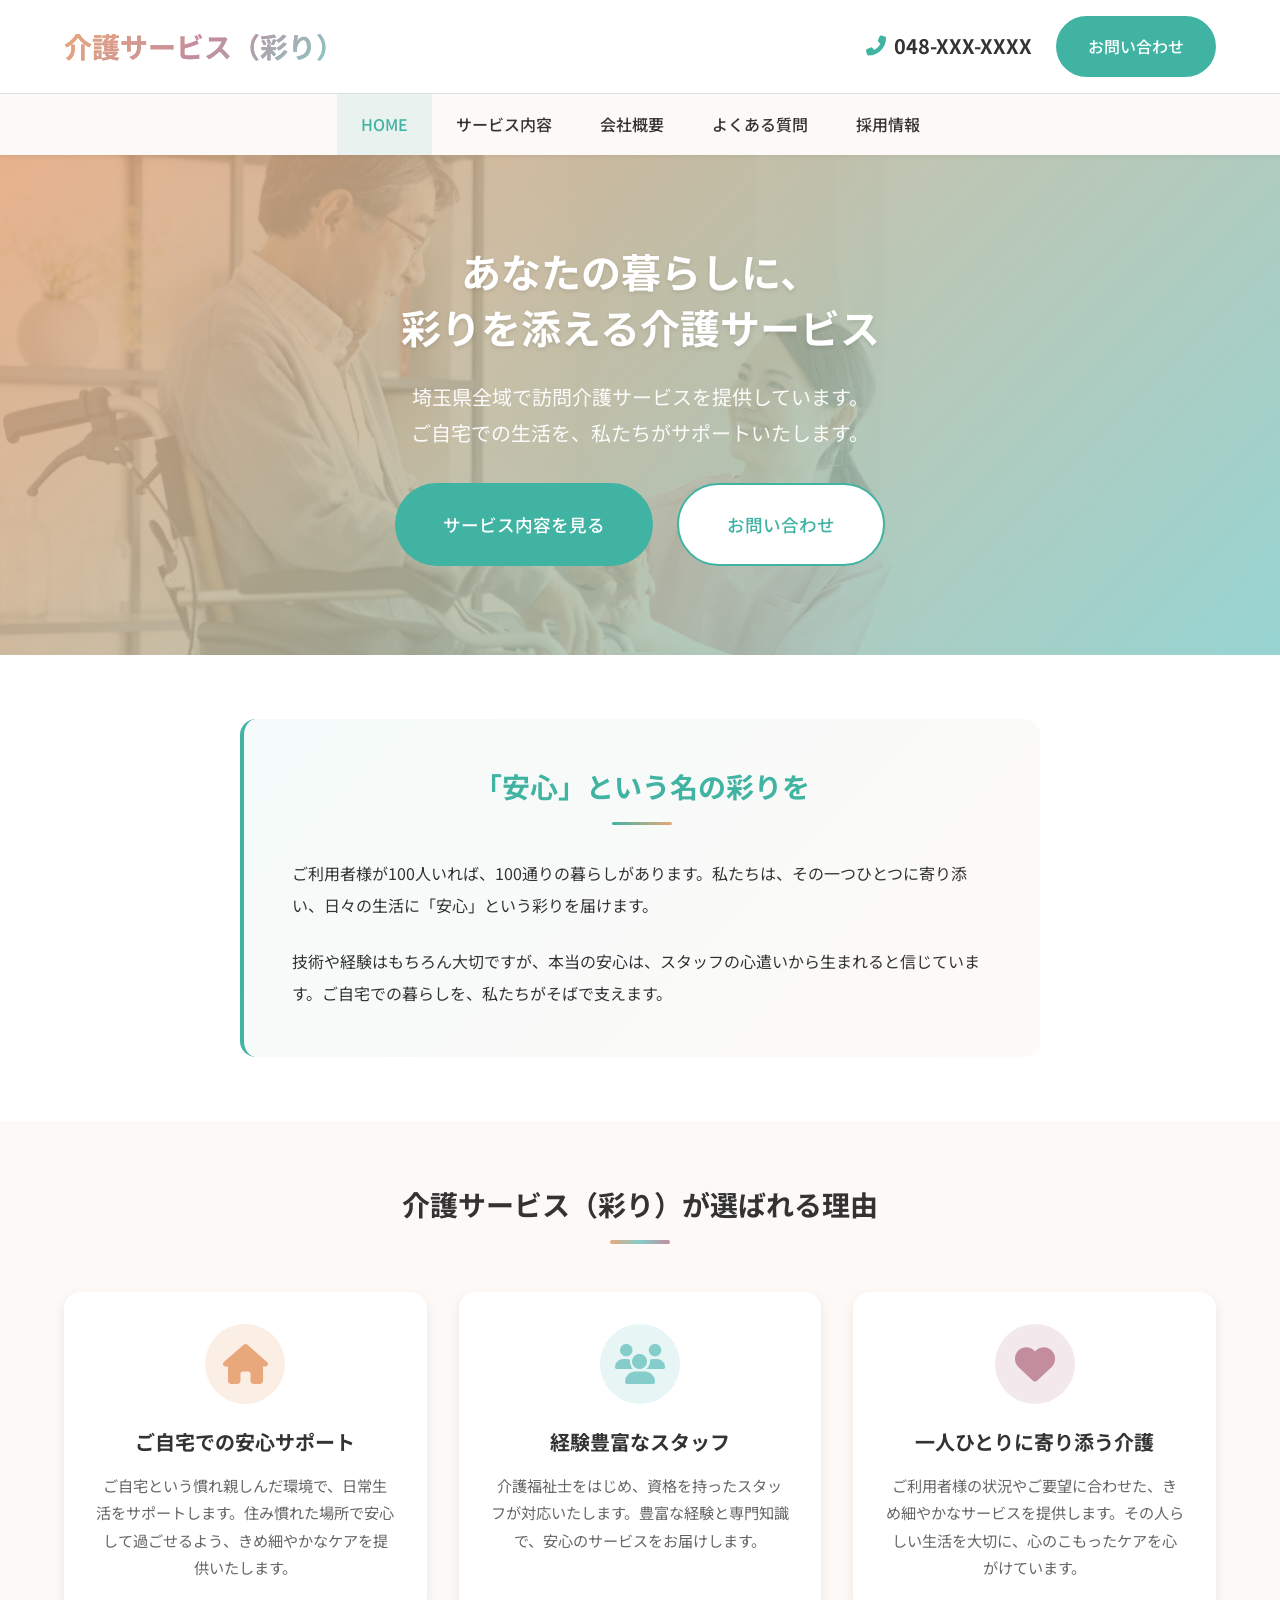
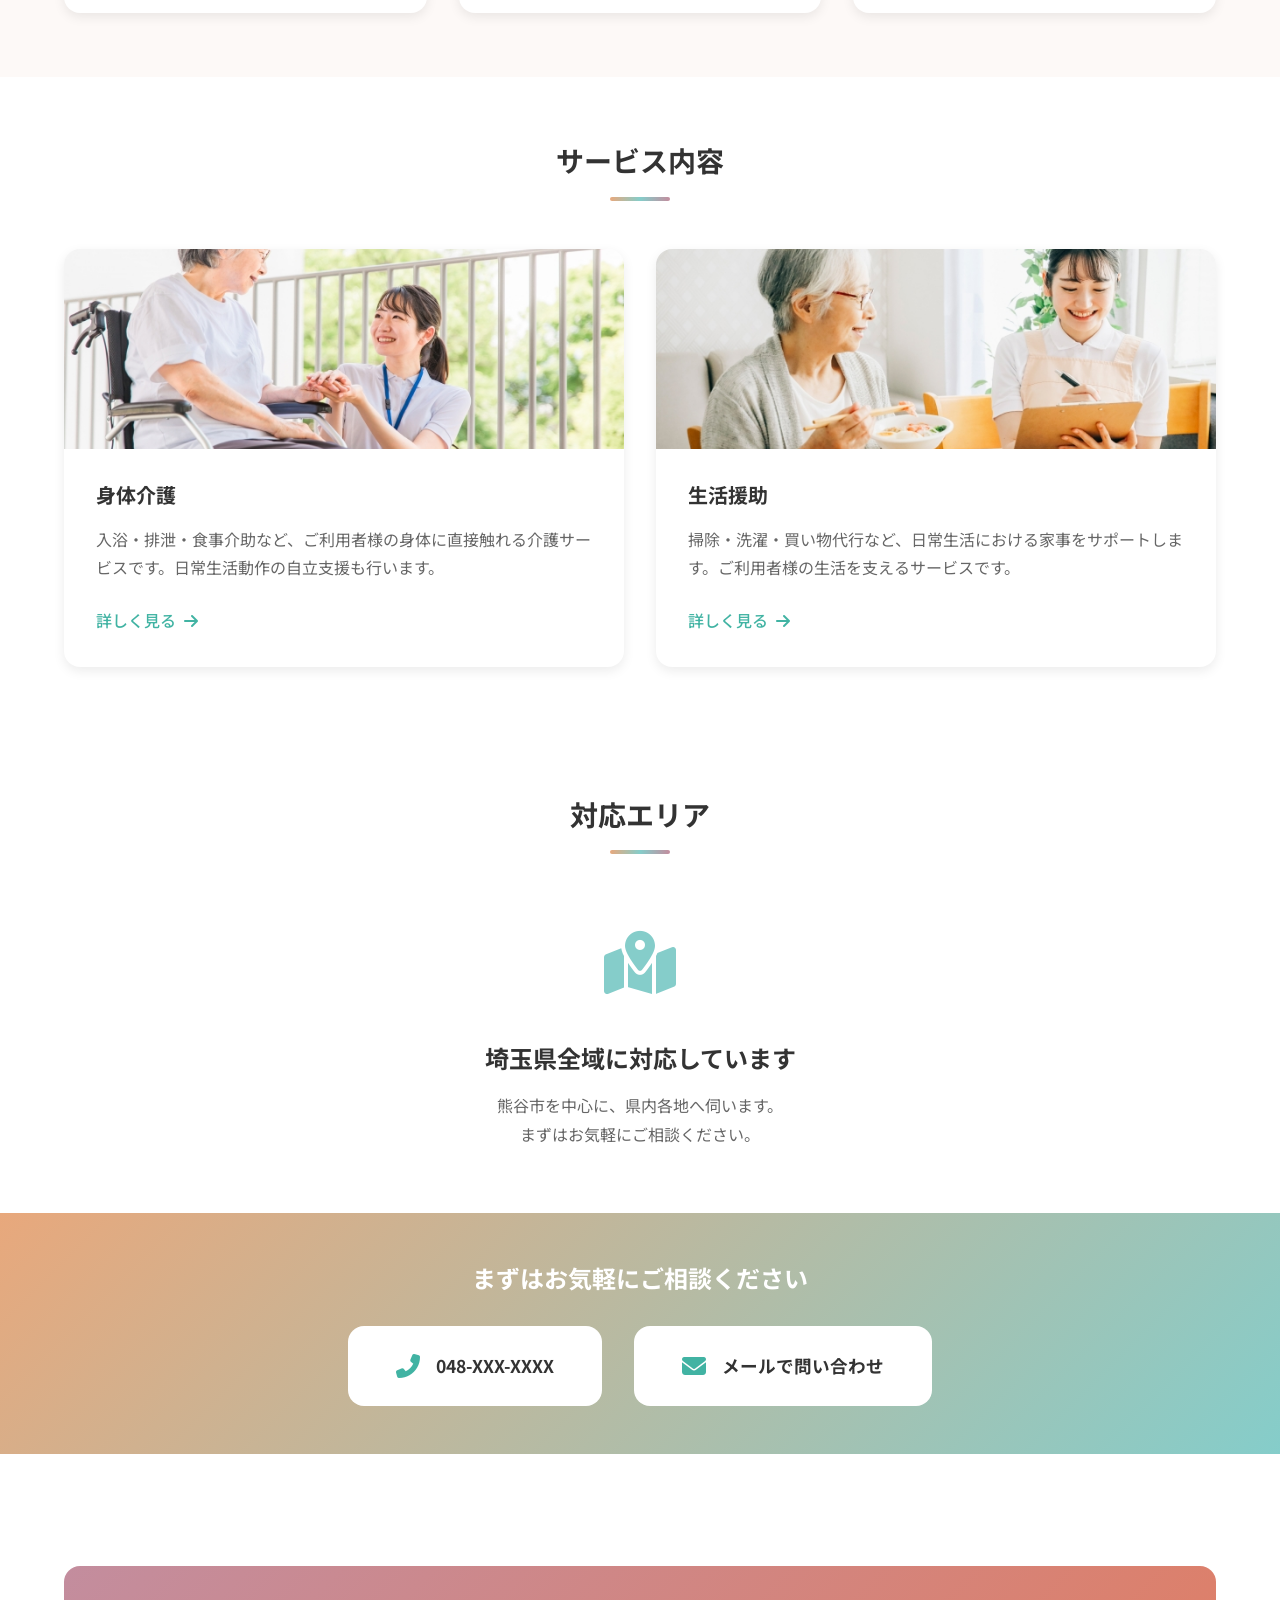
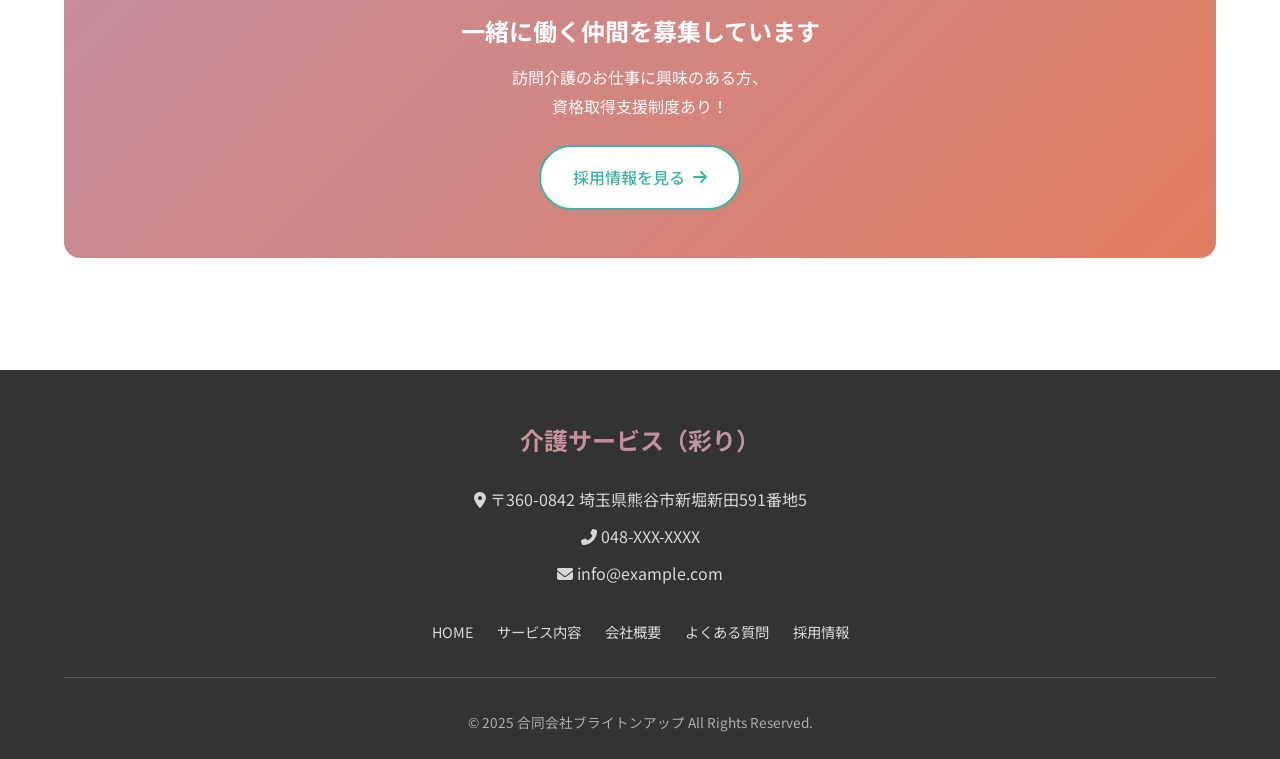
==== commit 5ec2578e: "Revert "ヒーローセクションにスライドショー機能を追加" This reverts commit 2b2466e308a57bf2596e8b039234b52cb6fbab13." ====
--- a/index.html
+++ b/index.html
@@ -64,14 +64,7 @@
   <main>
     <!-- Hero Section -->
     <section class="hero">
-      <div class="hero__slideshow">
-        <div class="hero__slide is-active">
-          <img src="images/AdobeStock_384799828.jpeg" alt="歩行介助をする介護スタッフ">
-        </div>
-        <div class="hero__slide">
-          <img src="images/AdobeStock_457629060.jpeg" alt="笑顔で会話する介護スタッフと高齢者">
-        </div>
-      </div>
+      <img src="images/33743746_m.jpg" alt="介護士と高齢者の温かいシーン" class="hero__bg">
       <div class="hero__content">
         <h1 class="hero__title">あなたの暮らしに、<br>彩りを添える介護サービス</h1>
         <p class="hero__subtitle">
--- a/css/style.css
+++ b/css/style.css
@@ -432,37 +432,7 @@
   width: 100%;
   height: 100%;
   background: linear-gradient(135deg, rgba(232, 168, 124, 0.85), rgba(133, 205, 202, 0.85));
-  z-index: 2;
-}
-
-/* Hero Slideshow */
-.hero__slideshow {
-  position: absolute;
-  top: 0;
-  left: 0;
-  width: 100%;
-  height: 100%;
-  z-index: 0;
-}
-
-.hero__slide {
-  position: absolute;
-  top: 0;
-  left: 0;
-  width: 100%;
-  height: 100%;
-  opacity: 0;
-  transition: opacity 1.5s ease-in-out;
-}
-
-.hero__slide.is-active {
-  opacity: 1;
-}
-
-.hero__slide img {
-  width: 100%;
-  height: 100%;
-  object-fit: cover;
+  z-index: 1;
 }
 
 .hero__bg {
@@ -477,7 +447,7 @@
 
 .hero__content {
   position: relative;
-  z-index: 3;
+  z-index: 2;
   max-width: var(--container-max);
   margin: 0 auto;
   padding: var(--spacing-xxl) var(--spacing-md);
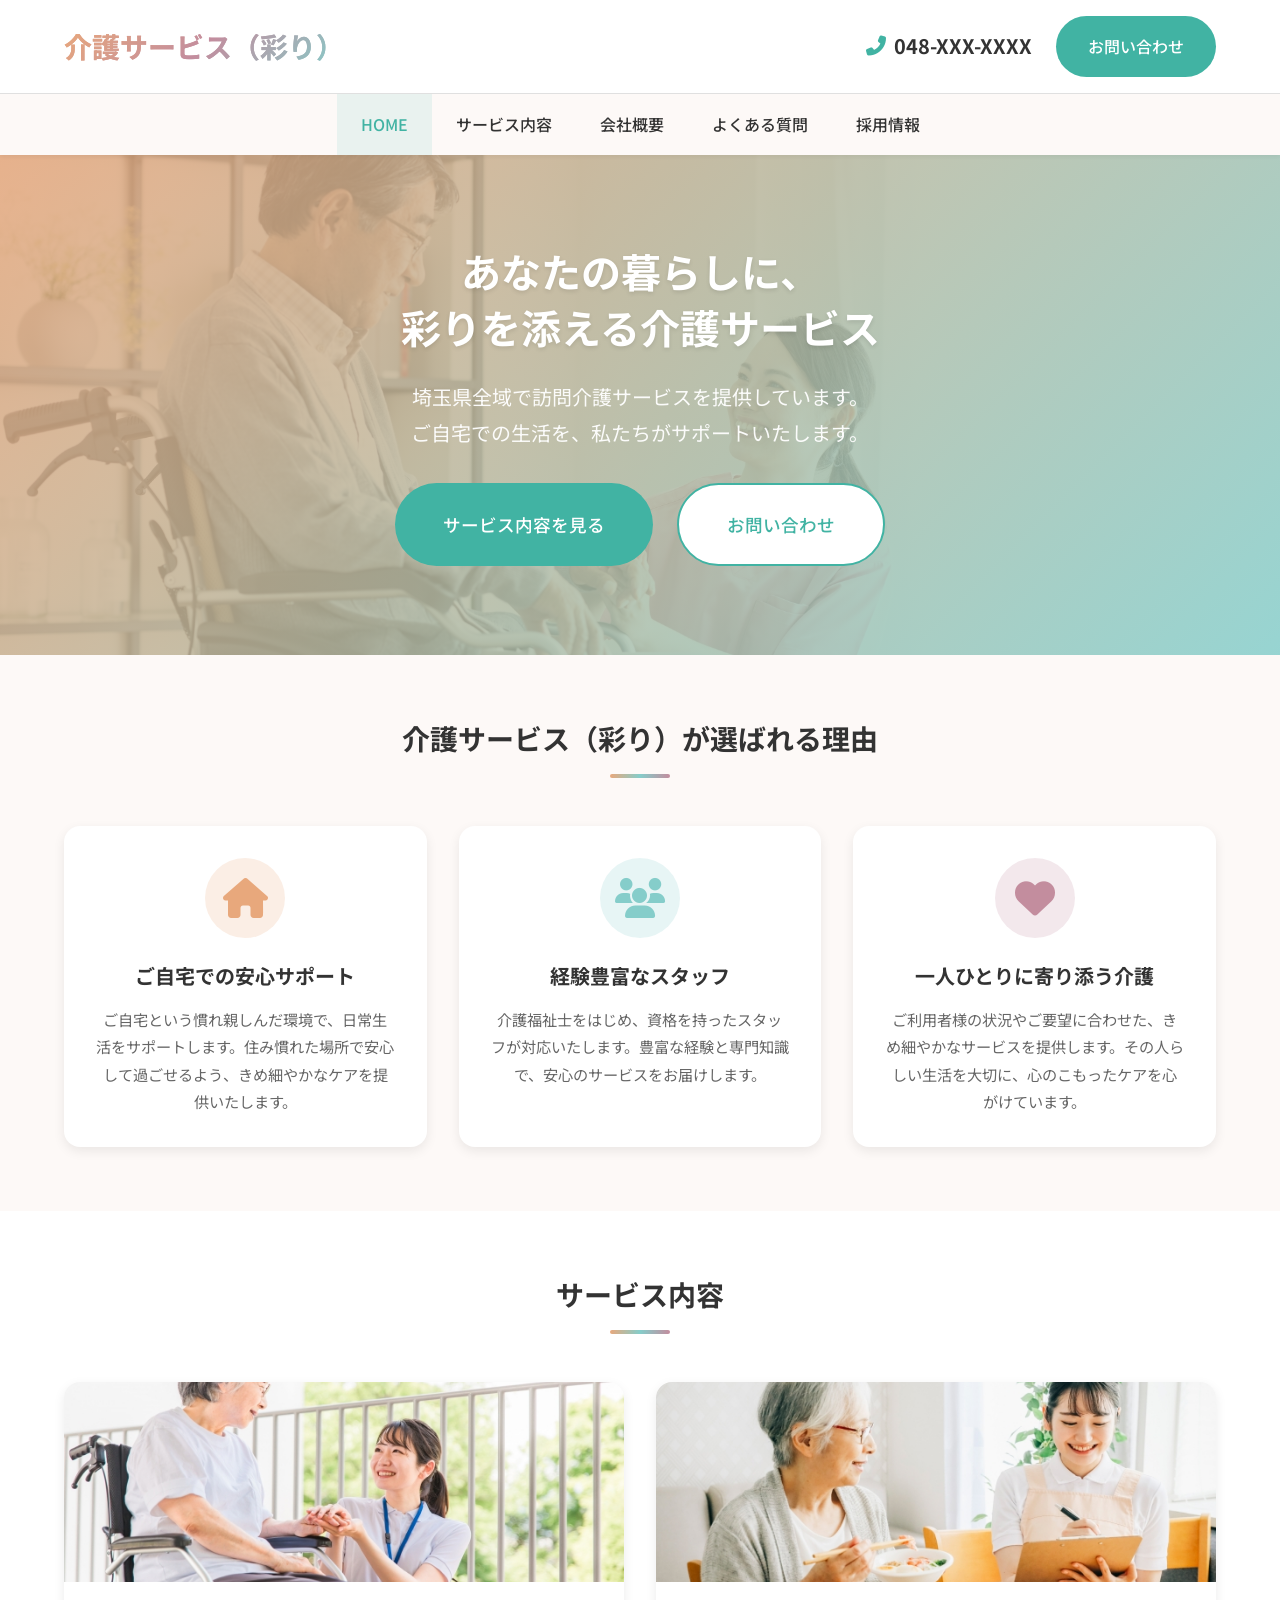
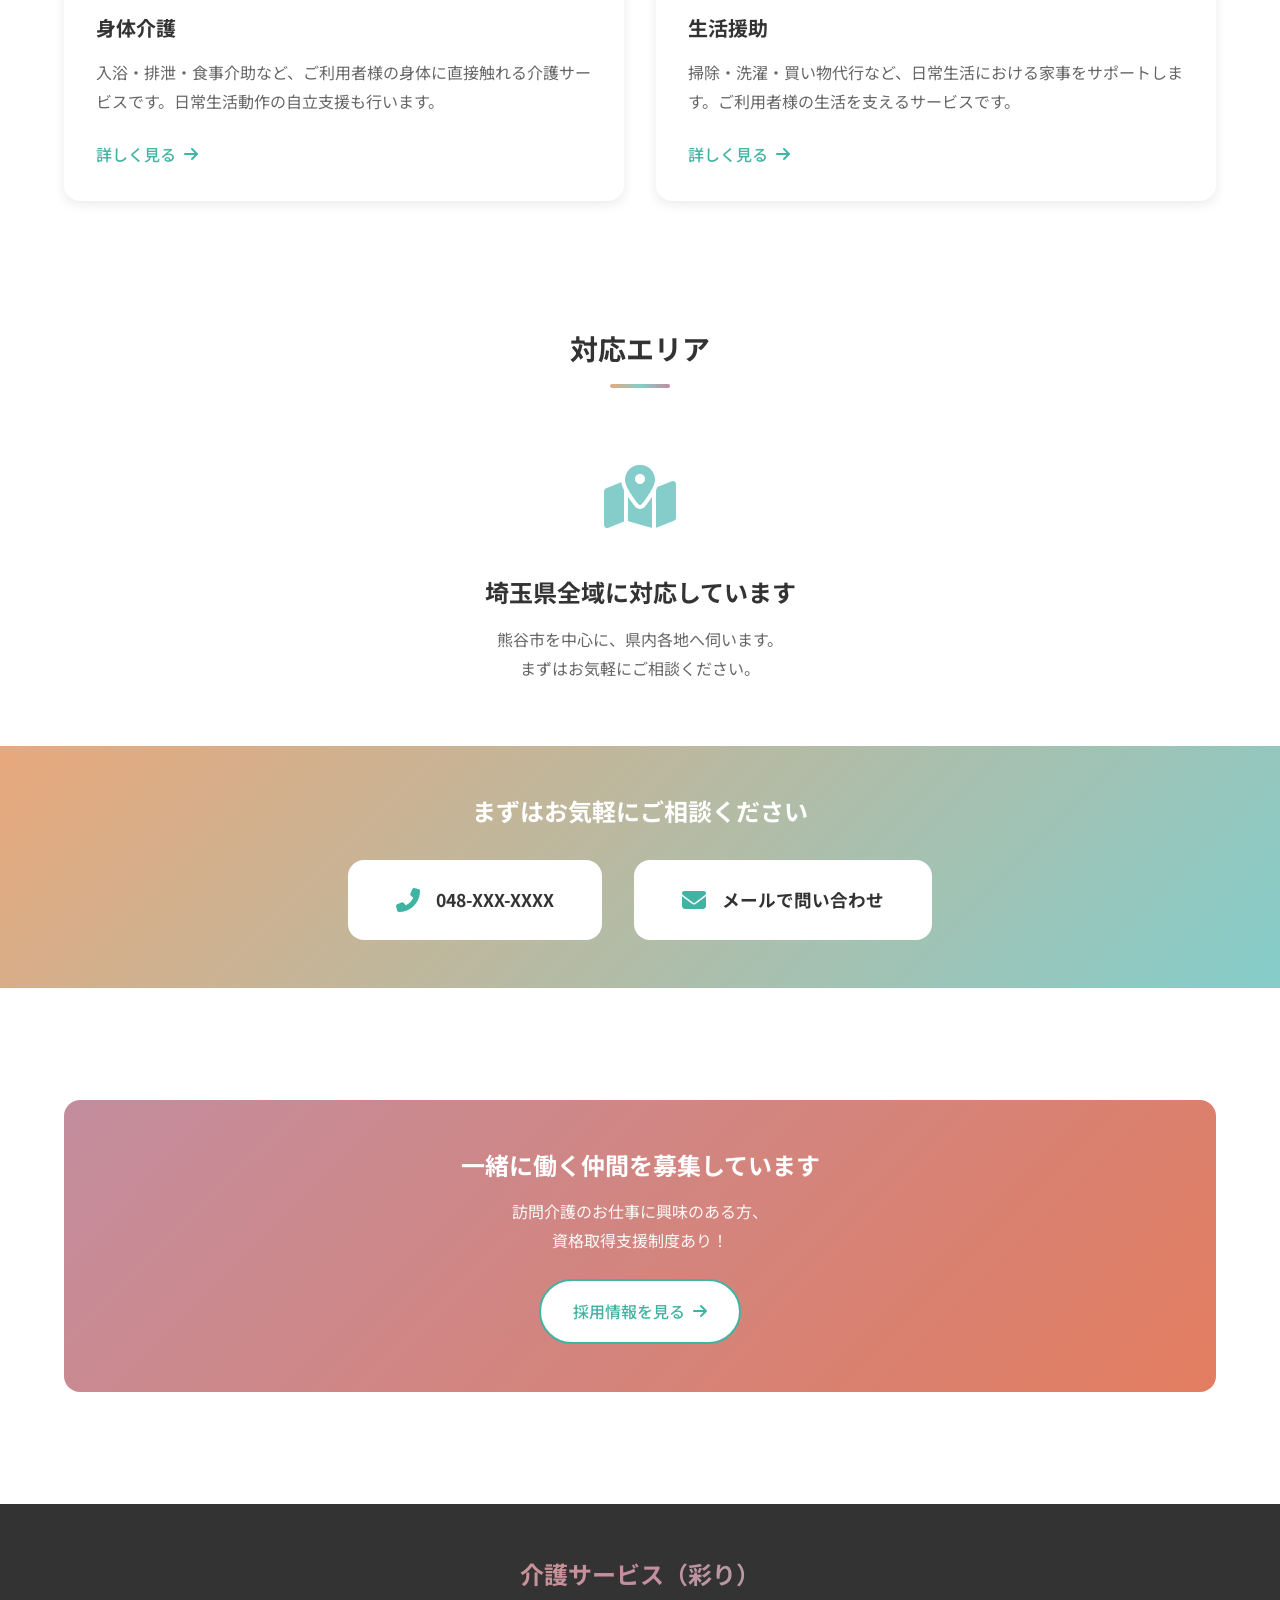
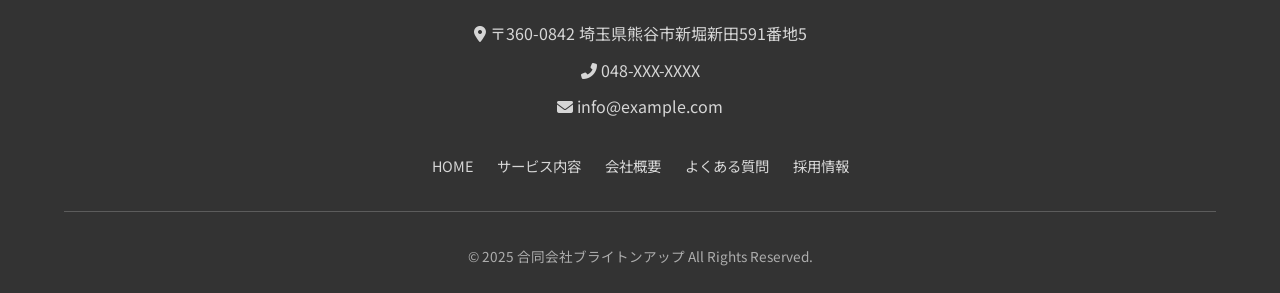
==== commit dc1e5d5b: "メッセージセクションを削除し元のレイアウトに戻す - トップページ：メッセージセクションを削除 - サービスページ：メッセージセクションを削除 - 会社概要ページ：メッセージボックスを削除 - CSS" ====
--- a/index.html
+++ b/index.html
@@ -64,7 +64,9 @@
   <main>
     <!-- Hero Section -->
     <section class="hero">
-      <img src="images/33743746_m.jpg" alt="介護士と高齢者の温かいシーン" class="hero__bg">
+      <img src="images/33743746_m.jpg" alt="介護士と高齢者の温かいシーン" class="hero__bg is-active">
+      <img src="images/AdobeStock_384799828.jpeg" alt="歩行介助をする介護スタッフ" class="hero__bg">
+      <img src="images/AdobeStock_457629060.jpeg" alt="笑顔で会話する介護スタッフと高齢者" class="hero__bg">
       <div class="hero__content">
         <h1 class="hero__title">あなたの暮らしに、<br>彩りを添える介護サービス</h1>
         <p class="hero__subtitle">
@@ -74,19 +76,6 @@
         <div class="hero__buttons">
           <a href="service.html" class="btn btn--primary btn--large">サービス内容を見る</a>
           <a href="mailto:info@example.com" class="btn btn--secondary btn--large">お問い合わせ</a>
-        </div>
-      </div>
-    </section>
-
-    <!-- Message Section -->
-    <section class="section">
-      <div class="container">
-        <div class="message-box message-box--home fade-in">
-          <h2 class="message-box__title">「安心」という名の彩りを</h2>
-          <div class="message-box__content">
-            <p>ご利用者様が100人いれば、100通りの暮らしがあります。私たちは、その一つひとつに寄り添い、日々の生活に「安心」という彩りを届けます。</p>
-            <p>技術や経験はもちろん大切ですが、本当の安心は、スタッフの心遣いから生まれると信じています。ご自宅での暮らしを、私たちがそばで支えます。</p>
-          </div>
         </div>
       </div>
     </section>
--- a/css/style.css
+++ b/css/style.css
@@ -443,6 +443,12 @@
   height: 100%;
   object-fit: cover;
   z-index: 0;
+  opacity: 0;
+  transition: opacity 1.5s ease-in-out;
+}
+
+.hero__bg.is-active {
+  opacity: 1;
 }
 
 .hero__content {
@@ -1079,81 +1085,6 @@
 .recruit-table tr:last-child th,
 .recruit-table tr:last-child td {
   border-bottom: none;
-}
-
-/* ----------------------------------------
-   Message Box
-   ---------------------------------------- */
-.message-box {
-  max-width: 800px;
-  margin: 0 auto;
-  text-align: center;
-  padding: var(--spacing-xl);
-  background: linear-gradient(135deg, rgba(232, 168, 124, 0.08), rgba(133, 205, 202, 0.08));
-  border-radius: var(--radius-lg);
-  border-left: 4px solid var(--color-primary);
-}
-
-.message-box__title {
-  font-size: 1.75rem;
-  color: var(--color-primary);
-  margin-bottom: var(--spacing-lg);
-  position: relative;
-  display: inline-block;
-}
-
-.message-box__title::after {
-  content: '';
-  display: block;
-  width: 60px;
-  height: 3px;
-  background: linear-gradient(90deg, var(--color-primary), var(--color-secondary-1));
-  margin: var(--spacing-sm) auto 0;
-  border-radius: var(--radius-full);
-}
-
-.message-box__content {
-  text-align: left;
-  color: var(--color-text);
-  line-height: 2;
-}
-
-.message-box__content p {
-  margin-bottom: var(--spacing-md);
-}
-
-.message-box__content p:last-child {
-  margin-bottom: 0;
-}
-
-/* Home page variant */
-.message-box--home {
-  background: linear-gradient(135deg, rgba(65, 179, 163, 0.06), rgba(232, 168, 124, 0.06));
-  border-left-color: var(--color-accent);
-}
-
-.message-box--home .message-box__title {
-  color: var(--color-accent);
-}
-
-.message-box--home .message-box__title::after {
-  background: linear-gradient(90deg, var(--color-accent), var(--color-primary));
-}
-
-/* Philosophy page variant */
-.message-box--philosophy {
-  margin-top: var(--spacing-xl);
-  background: linear-gradient(135deg, rgba(195, 141, 158, 0.08), rgba(133, 205, 202, 0.08));
-  border-left-color: var(--color-secondary-2);
-}
-
-.message-box--philosophy .message-box__title {
-  font-size: 1.5rem;
-  color: var(--color-secondary-2);
-}
-
-.message-box--philosophy .message-box__title::after {
-  background: linear-gradient(90deg, var(--color-secondary-2), var(--color-secondary-1));
 }
 
 /* ----------------------------------------
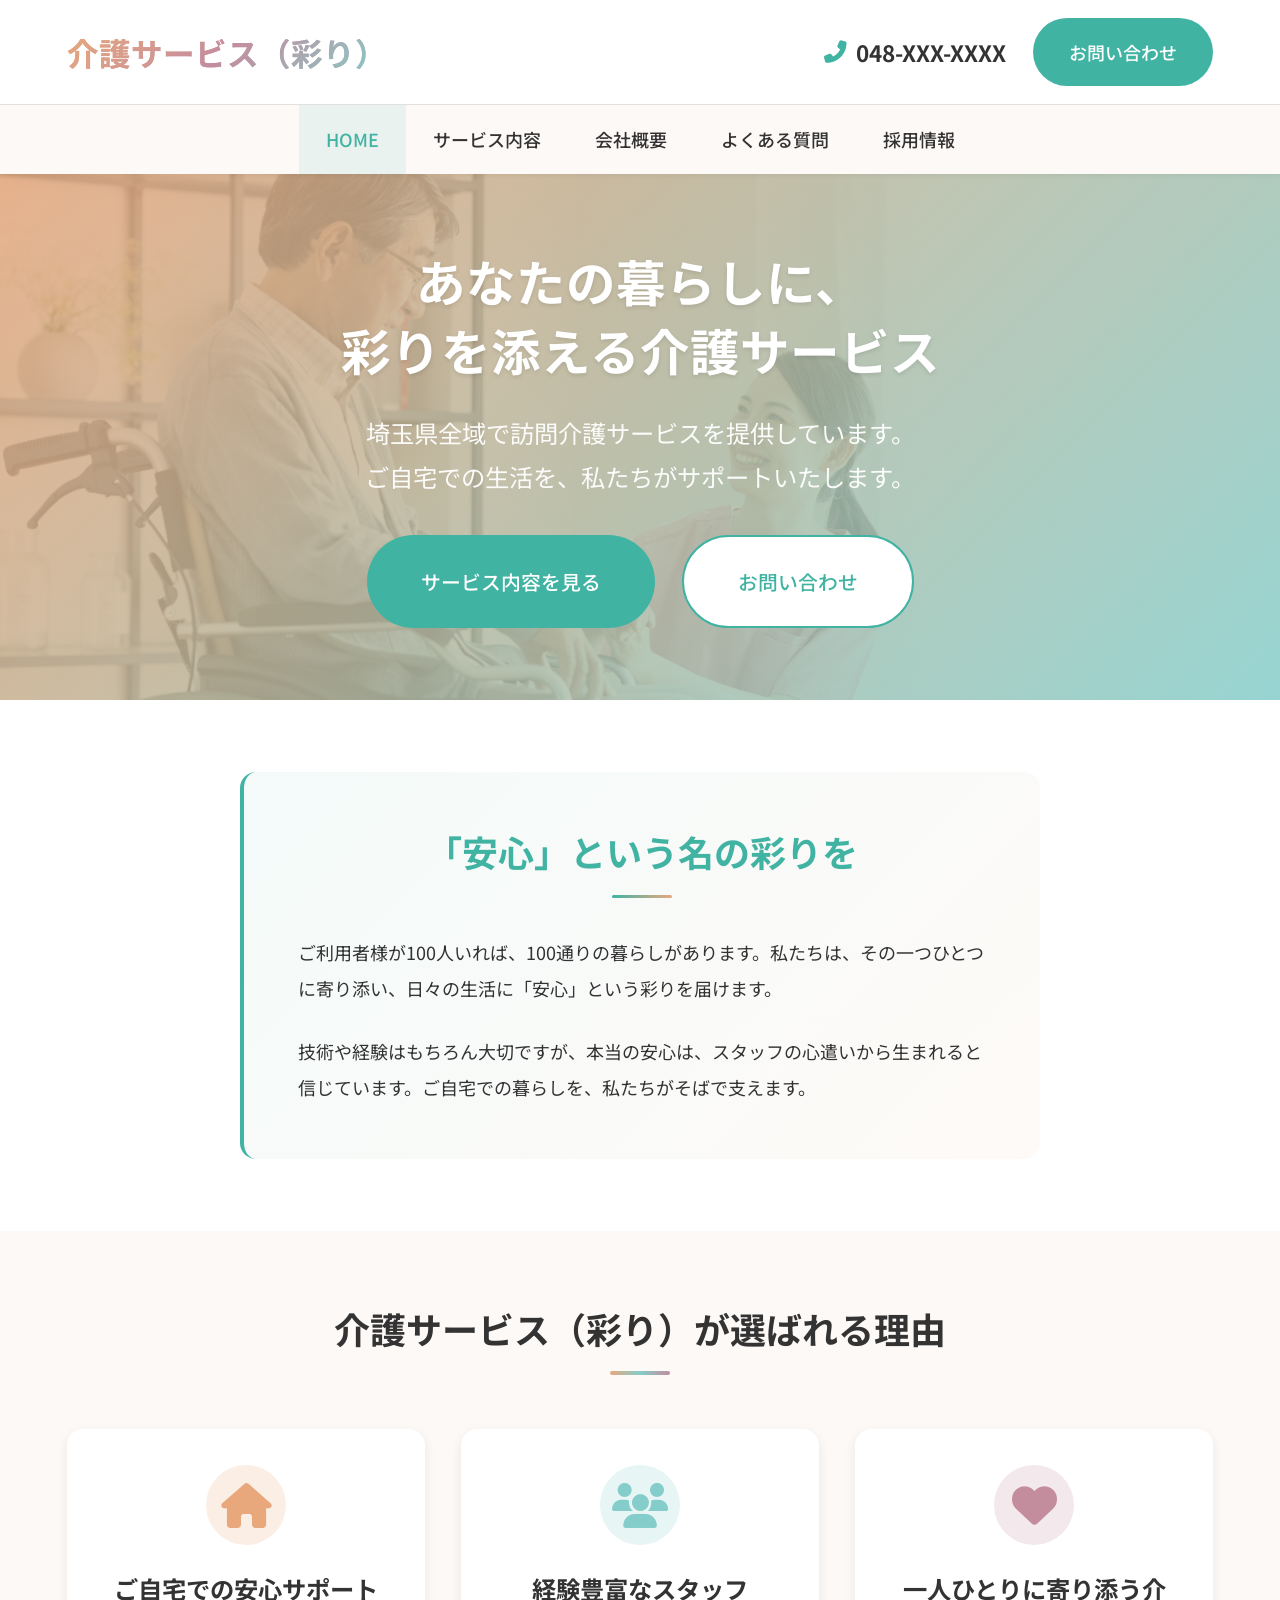
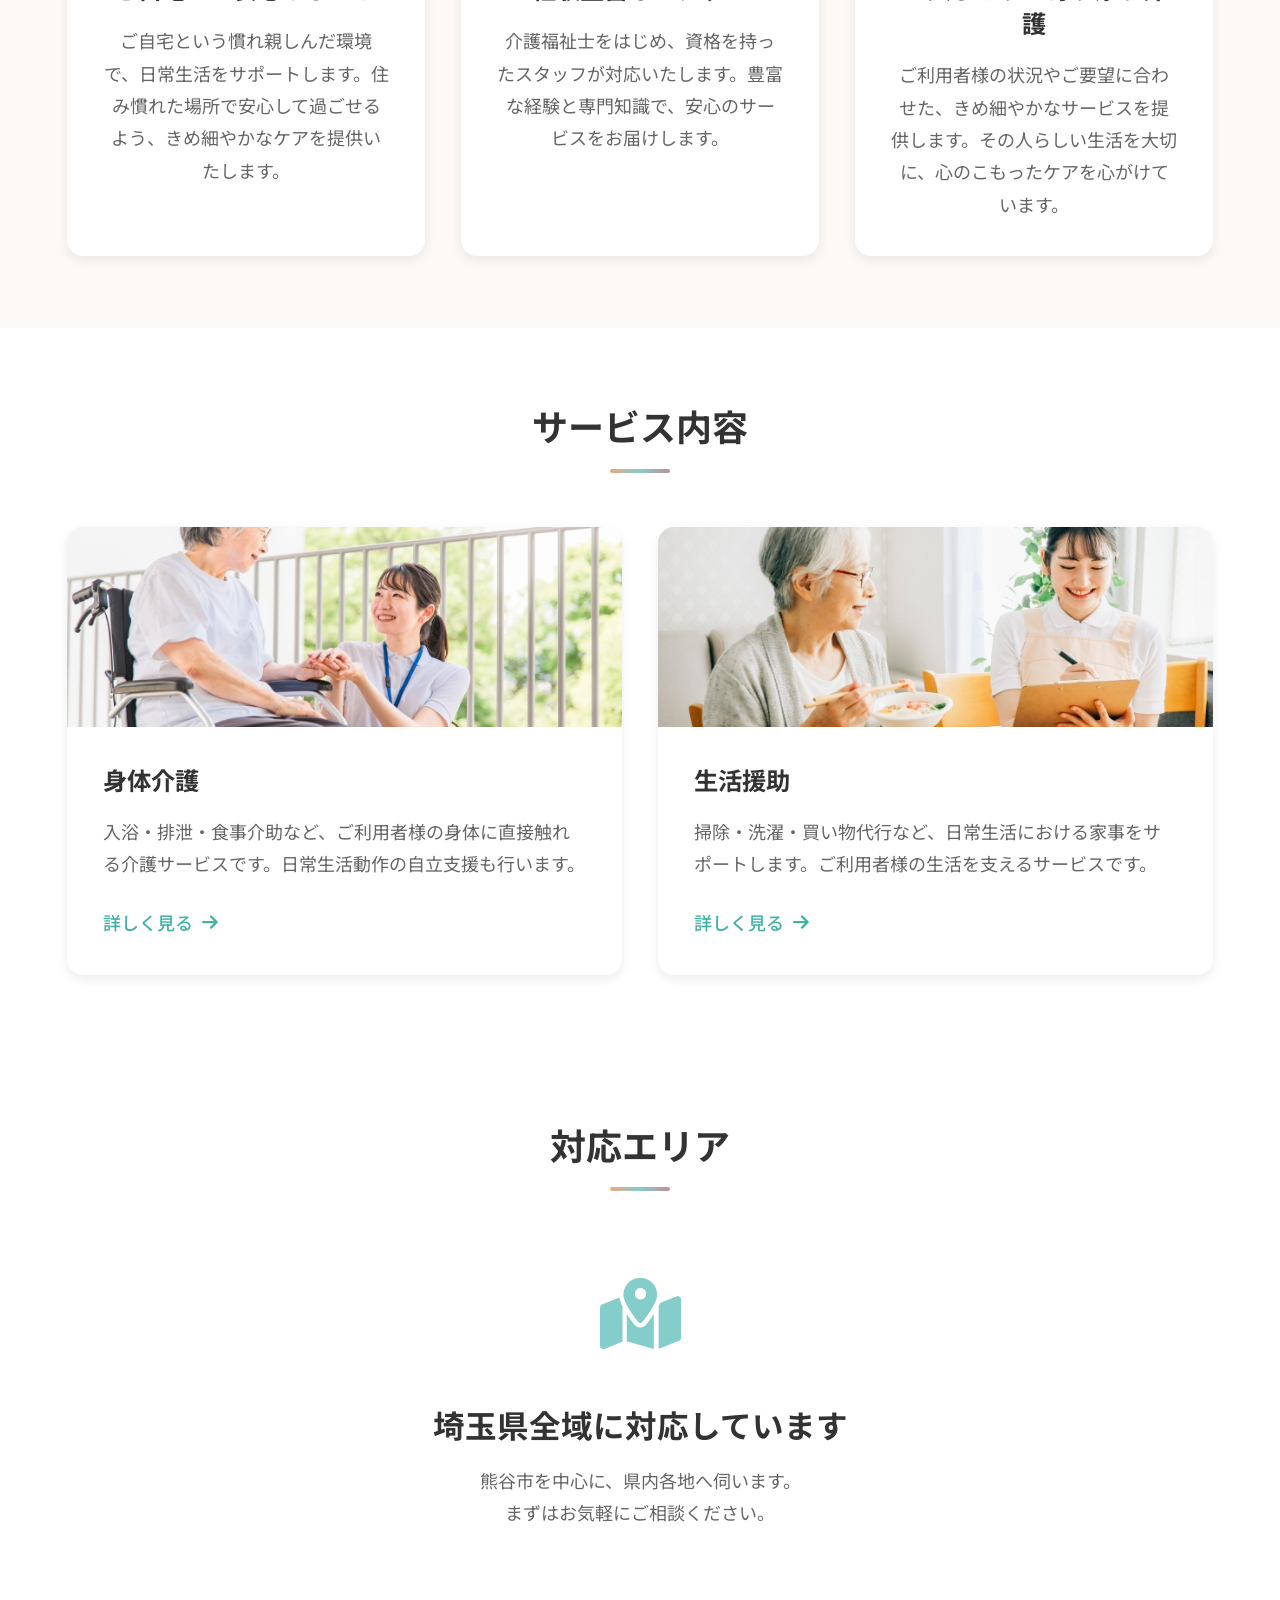
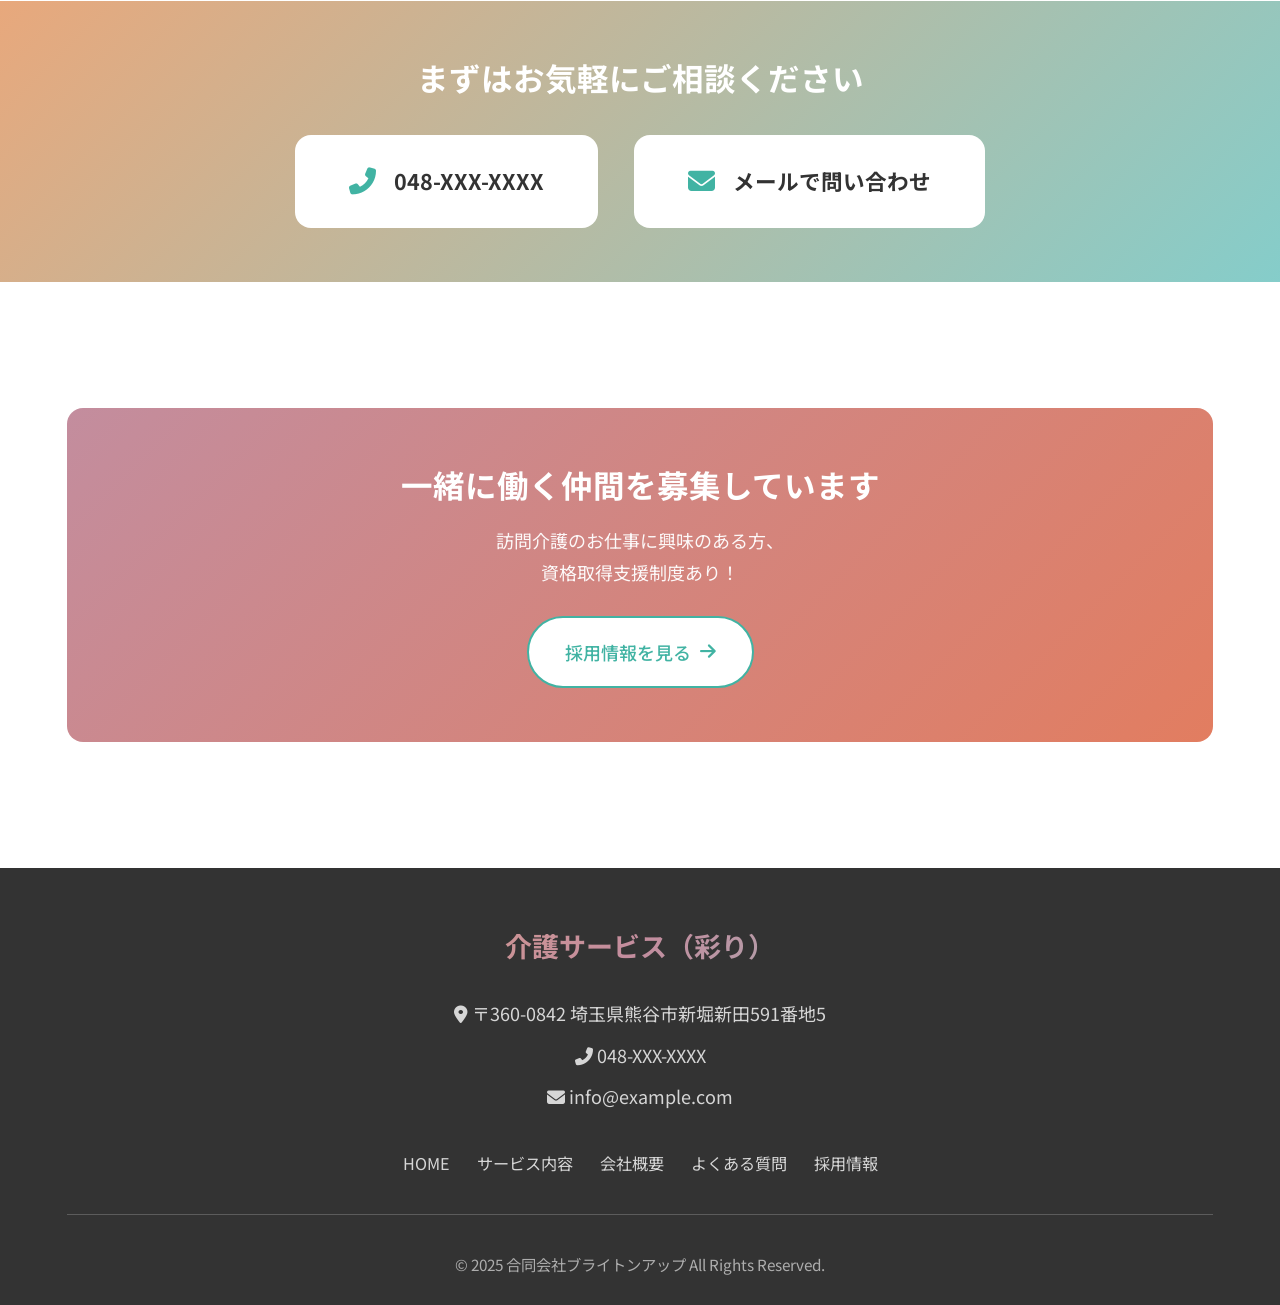
==== commit 233175da: "メッセージセクションを復活 - トップページ：「安心」という名の彩りを - サービスページ：暮らしに彩りを届ける介護 - 会社概要ページ：あなたらしい暮らしを、そばで支える - CSSのmessage" ====
--- a/index.html
+++ b/index.html
@@ -80,6 +80,19 @@
       </div>
     </section>
 
+    <!-- Message Section -->
+    <section class="section">
+      <div class="container">
+        <div class="message-box message-box--home fade-in">
+          <h2 class="message-box__title">「安心」という名の彩りを</h2>
+          <div class="message-box__content">
+            <p>ご利用者様が100人いれば、100通りの暮らしがあります。私たちは、その一つひとつに寄り添い、日々の生活に「安心」という彩りを届けます。</p>
+            <p>技術や経験はもちろん大切ですが、本当の安心は、スタッフの心遣いから生まれると信じています。ご自宅での暮らしを、私たちがそばで支えます。</p>
+          </div>
+        </div>
+      </div>
+    </section>
+
     <!-- Features Section -->
     <section class="section section--bg">
       <div class="container">
--- a/css/style.css
+++ b/css/style.css
@@ -64,7 +64,7 @@
 }
 
 html {
-  font-size: 16px;
+  font-size: 18px;
   scroll-behavior: smooth;
 }
 
@@ -109,19 +109,19 @@
 }
 
 h1 {
+  font-size: 2.25rem;
+}
+
+h2 {
   font-size: 2rem;
 }
 
-h2 {
+h3 {
   font-size: 1.75rem;
 }
 
-h3 {
+h4 {
   font-size: 1.5rem;
-}
-
-h4 {
-  font-size: 1.25rem;
 }
 
 p {
@@ -157,7 +157,7 @@
 .section__title {
   text-align: center;
   margin-bottom: var(--spacing-xl);
-  font-size: 1.75rem;
+  font-size: 2rem;
   position: relative;
 }
 
@@ -462,14 +462,14 @@
 }
 
 .hero__title {
-  font-size: 2.5rem;
+  font-size: 2.75rem;
   margin-bottom: var(--spacing-md);
   color: var(--color-white);
   text-shadow: 0 2px 4px rgba(0, 0, 0, 0.1);
 }
 
 .hero__subtitle {
-  font-size: 1.25rem;
+  font-size: 1.35rem;
   margin-bottom: var(--spacing-lg);
   opacity: 0.95;
 }
@@ -531,13 +531,13 @@
 }
 
 .feature-card__title {
-  font-size: 1.25rem;
+  font-size: 1.35rem;
   margin-bottom: var(--spacing-sm);
 }
 
 .feature-card__text {
   color: var(--color-text-sub);
-  font-size: 0.95rem;
+  font-size: 1rem;
 }
 
 /* ----------------------------------------
@@ -573,7 +573,7 @@
 }
 
 .service-card__title {
-  font-size: 1.25rem;
+  font-size: 1.35rem;
   margin-bottom: var(--spacing-sm);
   color: var(--color-text);
 }
@@ -609,7 +609,7 @@
 }
 
 .area__title {
-  font-size: 1.5rem;
+  font-size: 1.75rem;
   margin-bottom: var(--spacing-sm);
 }
 
@@ -628,7 +628,7 @@
 }
 
 .cta__title {
-  font-size: 1.5rem;
+  font-size: 1.75rem;
   margin-bottom: var(--spacing-lg);
   color: var(--color-white);
 }
@@ -648,7 +648,7 @@
   background-color: var(--color-white);
   color: var(--color-text);
   border-radius: var(--radius-lg);
-  font-size: 1.1rem;
+  font-size: 1.2rem;
   font-weight: 700;
   transition: transform var(--transition-fast), box-shadow var(--transition-fast);
 }
@@ -678,7 +678,7 @@
 }
 
 .recruit-banner__title {
-  font-size: 1.5rem;
+  font-size: 1.75rem;
   margin-bottom: var(--spacing-sm);
   color: var(--color-white);
 }
@@ -699,7 +699,7 @@
 }
 
 .page-header__title {
-  font-size: 2rem;
+  font-size: 2.25rem;
   margin-bottom: var(--spacing-sm);
   color: var(--color-white);
 }
@@ -736,7 +736,7 @@
 }
 
 .service-detail__content h3 {
-  font-size: 1.5rem;
+  font-size: 1.75rem;
   margin-bottom: var(--spacing-md);
   padding-bottom: var(--spacing-sm);
   border-bottom: 3px solid var(--color-primary);
@@ -812,13 +812,13 @@
 }
 
 .flow__title {
-  font-size: 1.1rem;
+  font-size: 1.2rem;
   margin-bottom: var(--spacing-xs);
 }
 
 .flow__text {
   color: var(--color-text-sub);
-  font-size: 0.95rem;
+  font-size: 1rem;
 }
 
 /* ----------------------------------------
@@ -833,13 +833,13 @@
 }
 
 .company-philosophy__title {
-  font-size: 1.25rem;
+  font-size: 1.35rem;
   color: var(--color-text-sub);
   margin-bottom: var(--spacing-md);
 }
 
 .company-philosophy__slogan {
-  font-size: 2rem;
+  font-size: 2.25rem;
   color: var(--color-primary);
   margin-bottom: var(--spacing-md);
 }
@@ -912,7 +912,7 @@
   background-color: var(--color-white);
   border: none;
   text-align: left;
-  font-size: 1rem;
+  font-size: 1.1rem;
   font-weight: 500;
   cursor: pointer;
   display: flex;
@@ -1004,7 +1004,7 @@
 }
 
 .recruit-message__title {
-  font-size: 1.75rem;
+  font-size: 2rem;
   margin-bottom: var(--spacing-md);
   color: var(--color-secondary-2);
 }
@@ -1015,7 +1015,7 @@
 }
 
 .recruit-message__highlight {
-  font-size: 1.1rem;
+  font-size: 1.2rem;
   font-weight: 700;
   color: var(--color-secondary-3);
 }
@@ -1050,13 +1050,13 @@
 }
 
 .benefit-item__content h4 {
-  font-size: 1rem;
+  font-size: 1.1rem;
   margin-bottom: var(--spacing-xs);
 }
 
 .benefit-item__content p {
   color: var(--color-text-sub);
-  font-size: 0.9rem;
+  font-size: 1rem;
 }
 
 .recruit-table {
@@ -1088,6 +1088,81 @@
 }
 
 /* ----------------------------------------
+   Message Box
+   ---------------------------------------- */
+.message-box {
+  max-width: 800px;
+  margin: 0 auto;
+  text-align: center;
+  padding: var(--spacing-xl);
+  background: linear-gradient(135deg, rgba(232, 168, 124, 0.08), rgba(133, 205, 202, 0.08));
+  border-radius: var(--radius-lg);
+  border-left: 4px solid var(--color-primary);
+}
+
+.message-box__title {
+  font-size: 2rem;
+  color: var(--color-primary);
+  margin-bottom: var(--spacing-lg);
+  position: relative;
+  display: inline-block;
+}
+
+.message-box__title::after {
+  content: '';
+  display: block;
+  width: 60px;
+  height: 3px;
+  background: linear-gradient(90deg, var(--color-primary), var(--color-secondary-1));
+  margin: var(--spacing-sm) auto 0;
+  border-radius: var(--radius-full);
+}
+
+.message-box__content {
+  text-align: left;
+  color: var(--color-text);
+  line-height: 2;
+}
+
+.message-box__content p {
+  margin-bottom: var(--spacing-md);
+}
+
+.message-box__content p:last-child {
+  margin-bottom: 0;
+}
+
+/* Home page variant */
+.message-box--home {
+  background: linear-gradient(135deg, rgba(65, 179, 163, 0.06), rgba(232, 168, 124, 0.06));
+  border-left-color: var(--color-accent);
+}
+
+.message-box--home .message-box__title {
+  color: var(--color-accent);
+}
+
+.message-box--home .message-box__title::after {
+  background: linear-gradient(90deg, var(--color-accent), var(--color-primary));
+}
+
+/* Philosophy page variant */
+.message-box--philosophy {
+  margin-top: var(--spacing-xl);
+  background: linear-gradient(135deg, rgba(195, 141, 158, 0.08), rgba(133, 205, 202, 0.08));
+  border-left-color: var(--color-secondary-2);
+}
+
+.message-box--philosophy .message-box__title {
+  font-size: 1.75rem;
+  color: var(--color-secondary-2);
+}
+
+.message-box--philosophy .message-box__title::after {
+  background: linear-gradient(90deg, var(--color-secondary-2), var(--color-secondary-1));
+}
+
+/* ----------------------------------------
    Utilities
    ---------------------------------------- */
 .text-center {
@@ -1160,7 +1235,7 @@
    ---------------------------------------- */
 @media (max-width: 767px) {
   html {
-    font-size: 15px;
+    font-size: 16px;
   }
 
   .section {
@@ -1168,7 +1243,7 @@
   }
 
   .section__title {
-    font-size: 1.5rem;
+    font-size: 1.75rem;
   }
 
   /* Header Mobile */
@@ -1228,11 +1303,11 @@
   }
 
   .hero__title {
-    font-size: 1.75rem;
+    font-size: 2rem;
   }
 
   .hero__subtitle {
-    font-size: 1rem;
+    font-size: 1.1rem;
   }
 
   .hero__buttons {
@@ -1286,7 +1361,7 @@
 
   /* Page Header Mobile */
   .page-header__title {
-    font-size: 1.5rem;
+    font-size: 1.75rem;
   }
 
   /* Service Detail Mobile */
@@ -1317,13 +1392,13 @@
   /* FAQ Mobile */
   .faq-item__question {
     padding: var(--spacing-sm) var(--spacing-md);
-    font-size: 0.95rem;
+    font-size: 1rem;
   }
 
   .faq-item__answer {
     padding: var(--spacing-sm) var(--spacing-md);
     padding-left: calc(var(--spacing-md) + 1.2rem);
-    font-size: 0.9rem;
+    font-size: 1rem;
   }
 
   /* Recruit Mobile */
@@ -1332,7 +1407,7 @@
   }
 
   .recruit-message__title {
-    font-size: 1.5rem;
+    font-size: 1.75rem;
   }
 
   .recruit-table th,
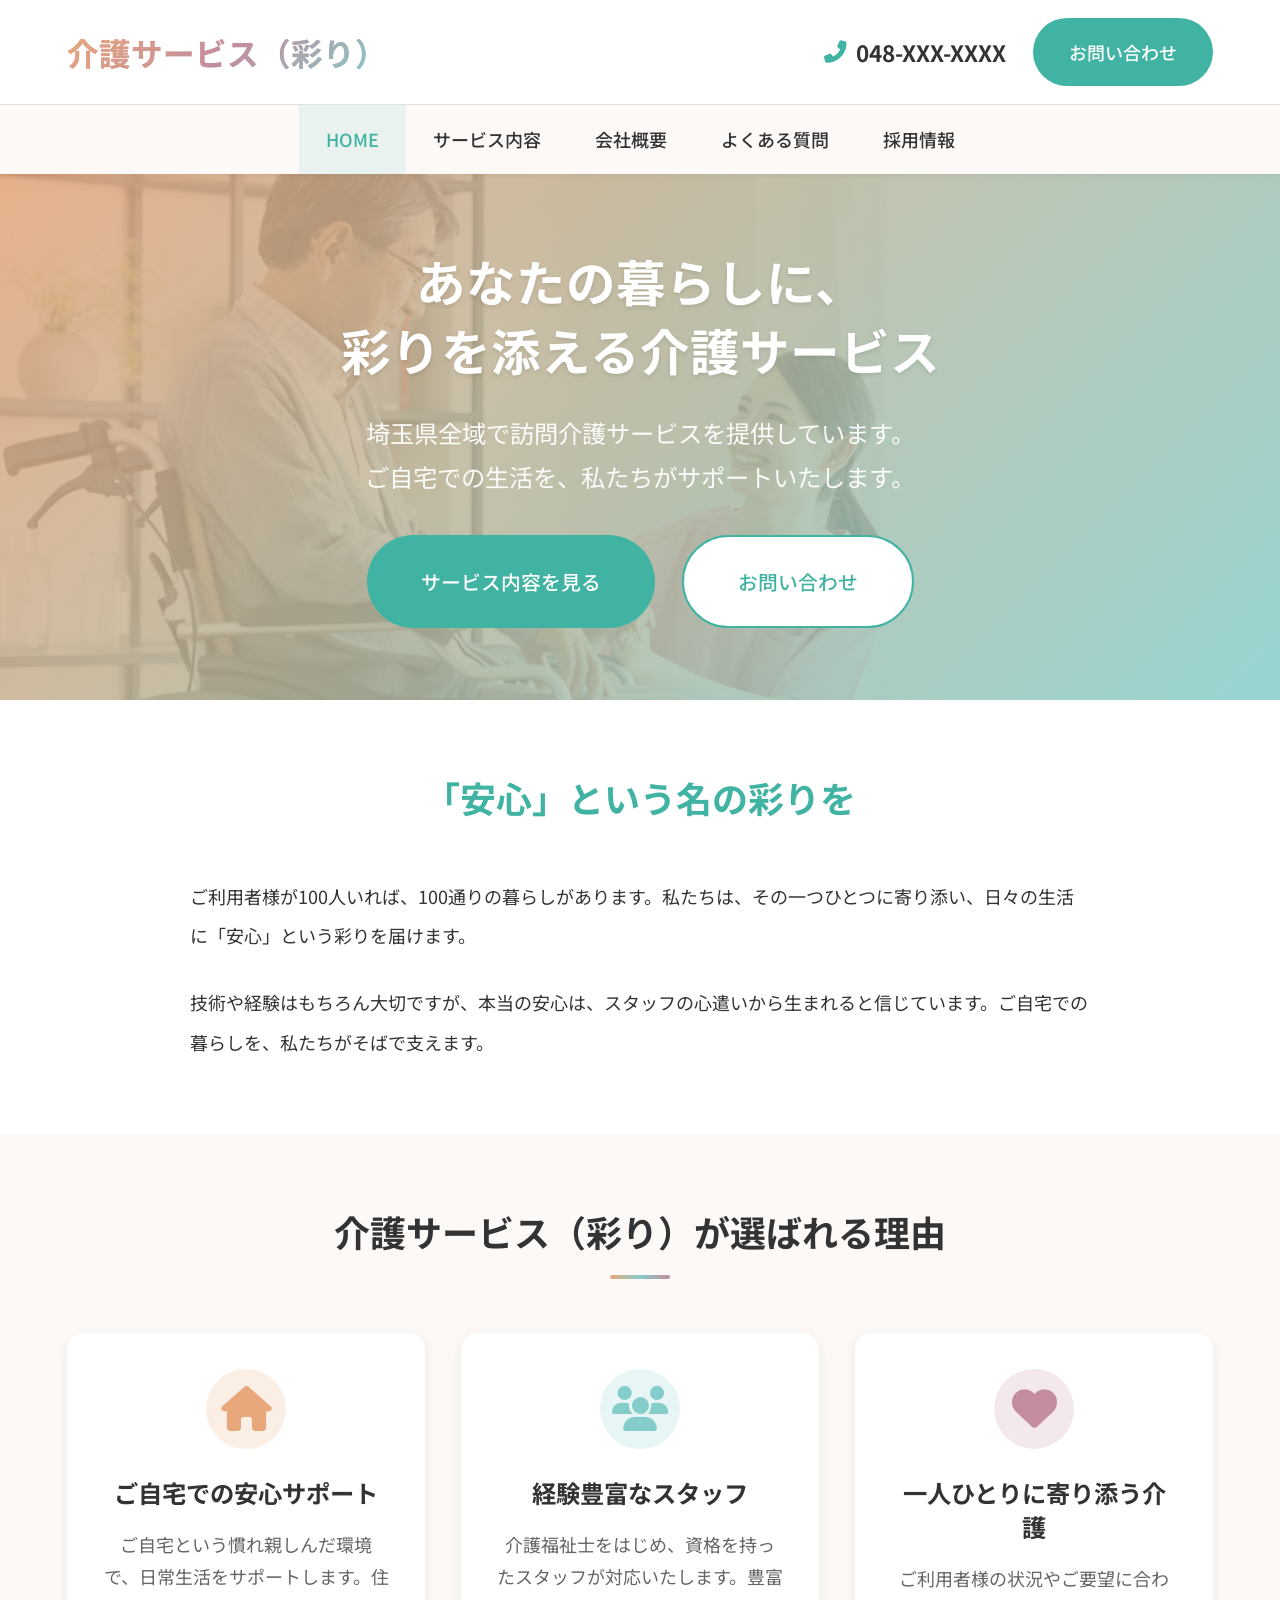
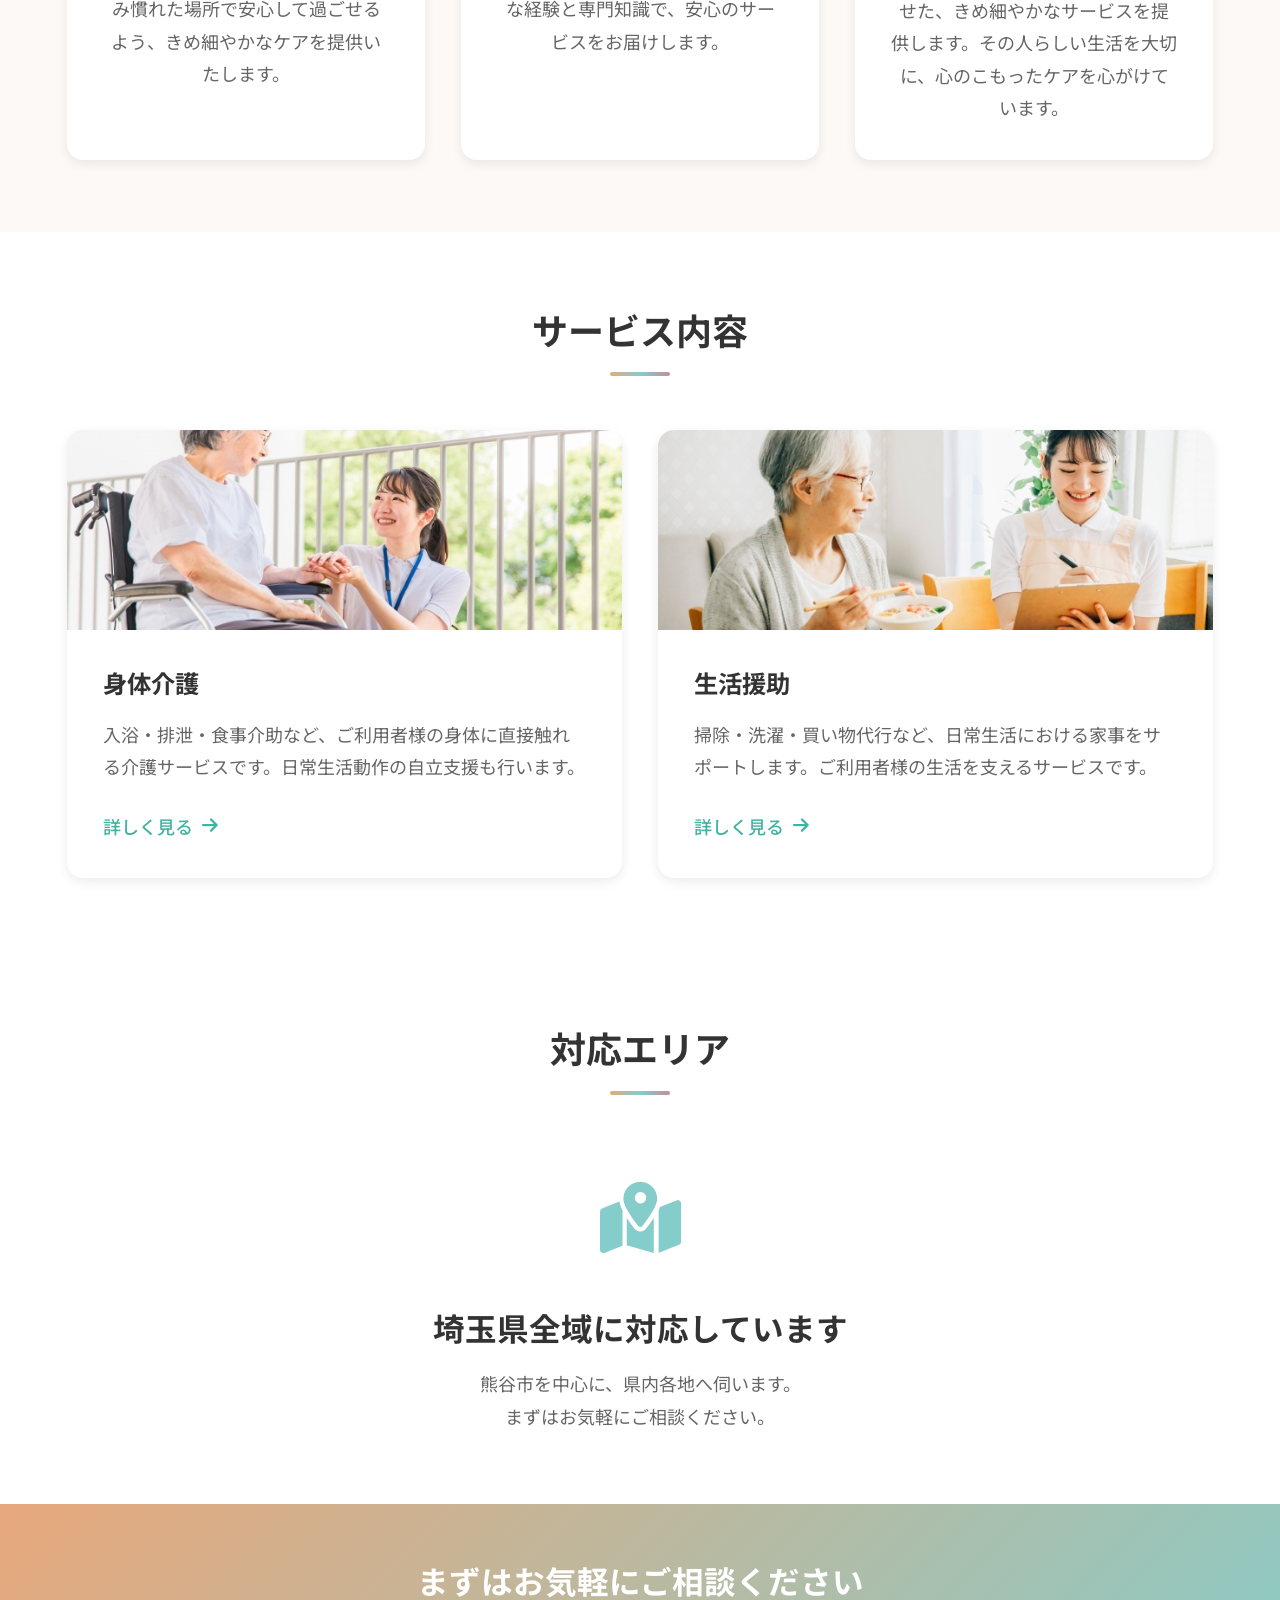
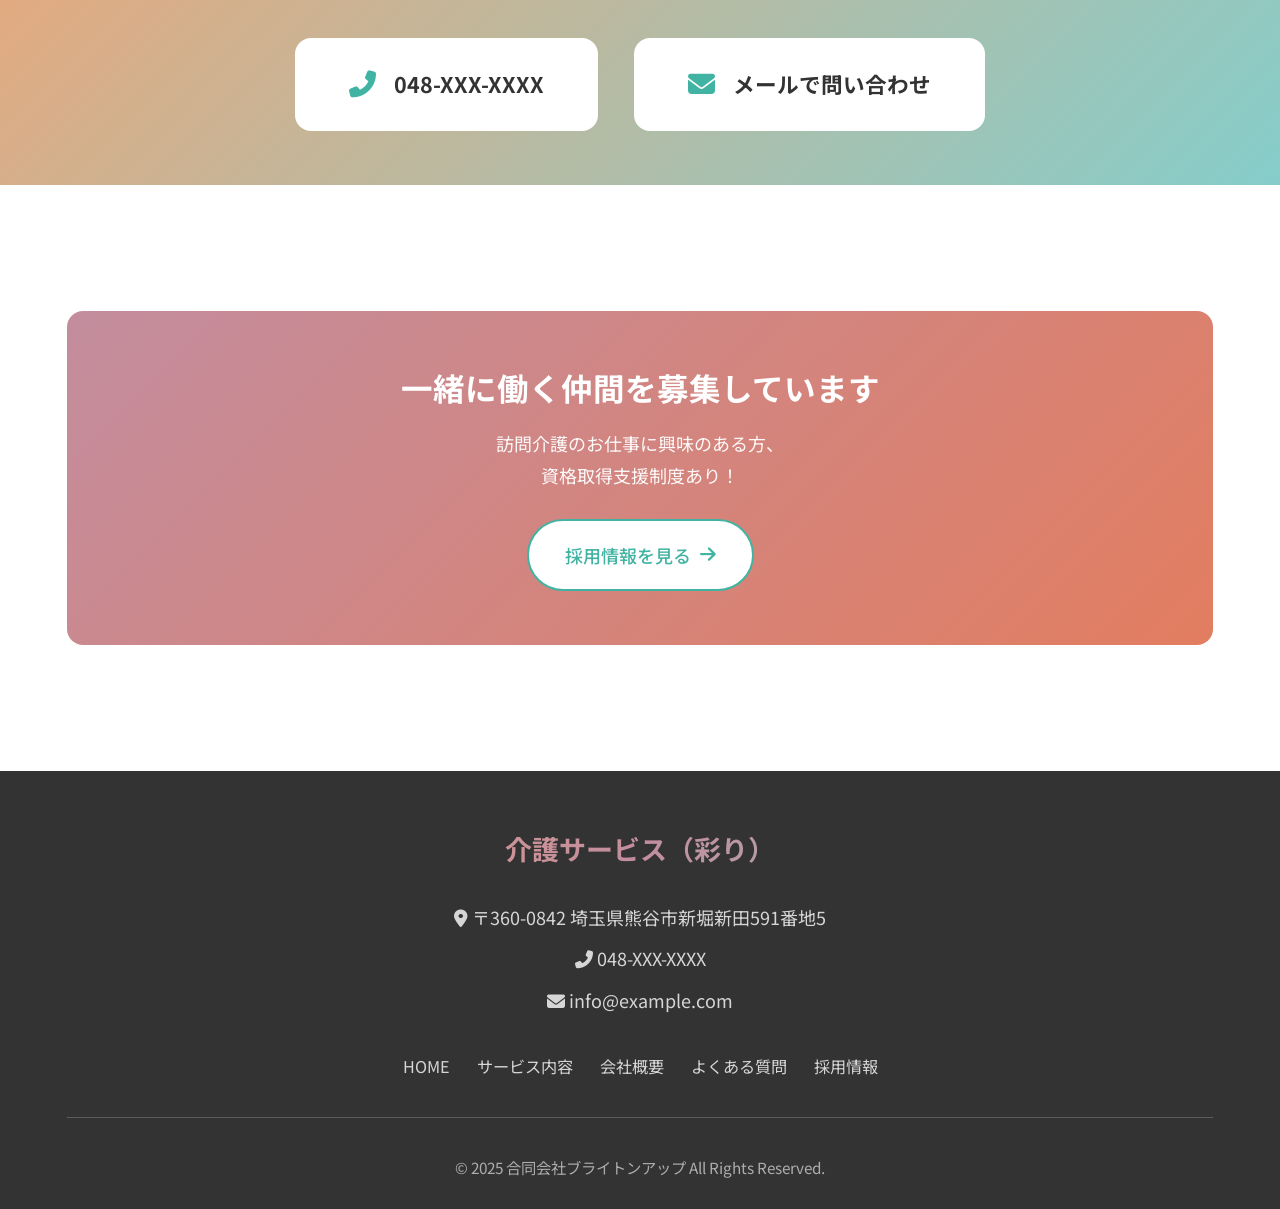
==== commit c27d8400: "メッセージセクションをシンプルな文字のみのデザインに変更 - カード型デザインから背景なしのテキストのみに変更 - 見出し（緑）＋本文のシンプルな構成 - 全3ページに適用  🤖 Generated " ====
--- a/index.html
+++ b/index.html
@@ -83,9 +83,9 @@
     <!-- Message Section -->
     <section class="section">
       <div class="container">
-        <div class="message-box message-box--home fade-in">
-          <h2 class="message-box__title">「安心」という名の彩りを</h2>
-          <div class="message-box__content">
+        <div class="message-section fade-in">
+          <h2 class="message-section__title">「安心」という名の彩りを</h2>
+          <div class="message-section__content">
             <p>ご利用者様が100人いれば、100通りの暮らしがあります。私たちは、その一つひとつに寄り添い、日々の生活に「安心」という彩りを届けます。</p>
             <p>技術や経験はもちろん大切ですが、本当の安心は、スタッフの心遣いから生まれると信じています。ご自宅での暮らしを、私たちがそばで支えます。</p>
           </div>
--- a/css/style.css
+++ b/css/style.css
@@ -1088,78 +1088,33 @@
 }
 
 /* ----------------------------------------
-   Message Box
-   ---------------------------------------- */
-.message-box {
-  max-width: 800px;
+   Message Section (Simple Text)
+   ---------------------------------------- */
+.message-section {
+  max-width: 900px;
   margin: 0 auto;
   text-align: center;
-  padding: var(--spacing-xl);
-  background: linear-gradient(135deg, rgba(232, 168, 124, 0.08), rgba(133, 205, 202, 0.08));
-  border-radius: var(--radius-lg);
-  border-left: 4px solid var(--color-primary);
-}
-
-.message-box__title {
+}
+
+.message-section__title {
   font-size: 2rem;
-  color: var(--color-primary);
-  margin-bottom: var(--spacing-lg);
-  position: relative;
-  display: inline-block;
-}
-
-.message-box__title::after {
-  content: '';
-  display: block;
-  width: 60px;
-  height: 3px;
-  background: linear-gradient(90deg, var(--color-primary), var(--color-secondary-1));
-  margin: var(--spacing-sm) auto 0;
-  border-radius: var(--radius-full);
-}
-
-.message-box__content {
+  color: var(--color-accent);
+  margin-bottom: var(--spacing-xl);
+  font-weight: 700;
+}
+
+.message-section__content {
   text-align: left;
   color: var(--color-text);
-  line-height: 2;
-}
-
-.message-box__content p {
+  line-height: 2.2;
+}
+
+.message-section__content p {
   margin-bottom: var(--spacing-md);
 }
 
-.message-box__content p:last-child {
+.message-section__content p:last-child {
   margin-bottom: 0;
-}
-
-/* Home page variant */
-.message-box--home {
-  background: linear-gradient(135deg, rgba(65, 179, 163, 0.06), rgba(232, 168, 124, 0.06));
-  border-left-color: var(--color-accent);
-}
-
-.message-box--home .message-box__title {
-  color: var(--color-accent);
-}
-
-.message-box--home .message-box__title::after {
-  background: linear-gradient(90deg, var(--color-accent), var(--color-primary));
-}
-
-/* Philosophy page variant */
-.message-box--philosophy {
-  margin-top: var(--spacing-xl);
-  background: linear-gradient(135deg, rgba(195, 141, 158, 0.08), rgba(133, 205, 202, 0.08));
-  border-left-color: var(--color-secondary-2);
-}
-
-.message-box--philosophy .message-box__title {
-  font-size: 1.75rem;
-  color: var(--color-secondary-2);
-}
-
-.message-box--philosophy .message-box__title::after {
-  background: linear-gradient(90deg, var(--color-secondary-2), var(--color-secondary-1));
 }
 
 /* ----------------------------------------
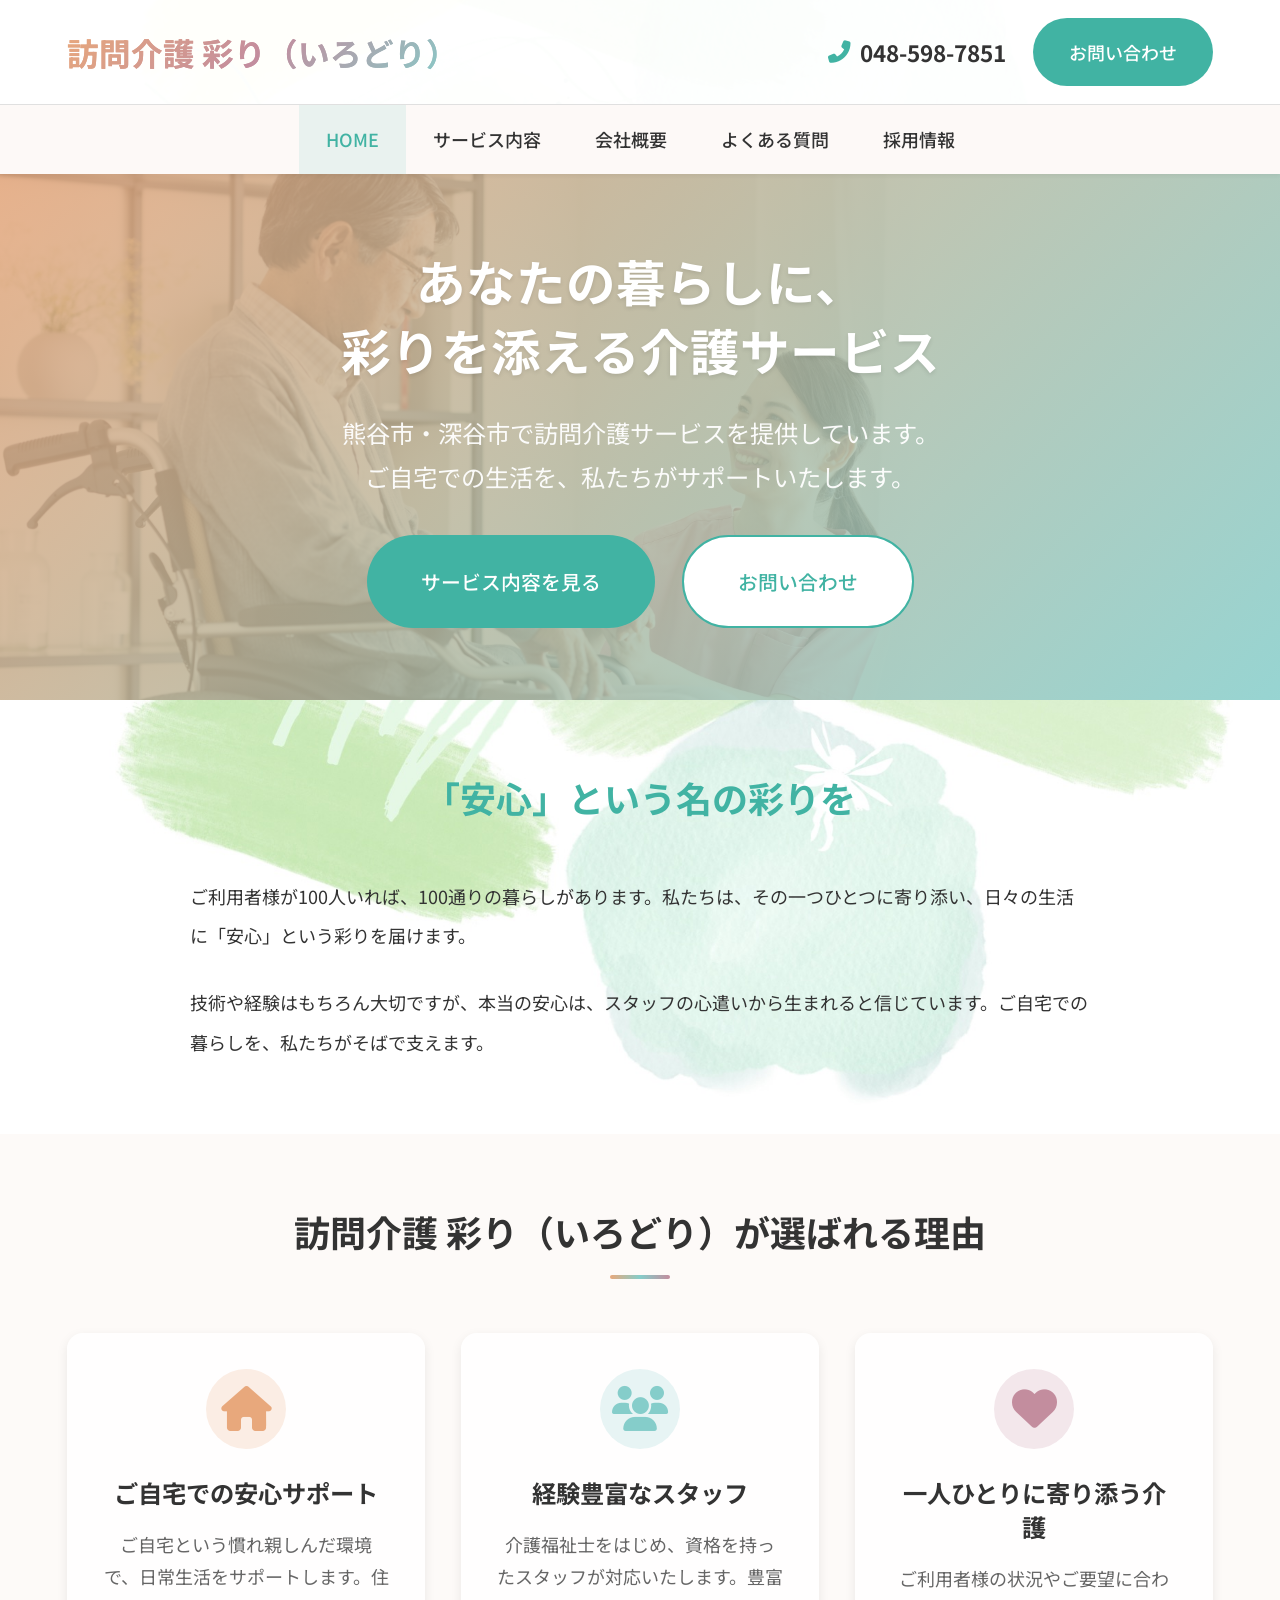
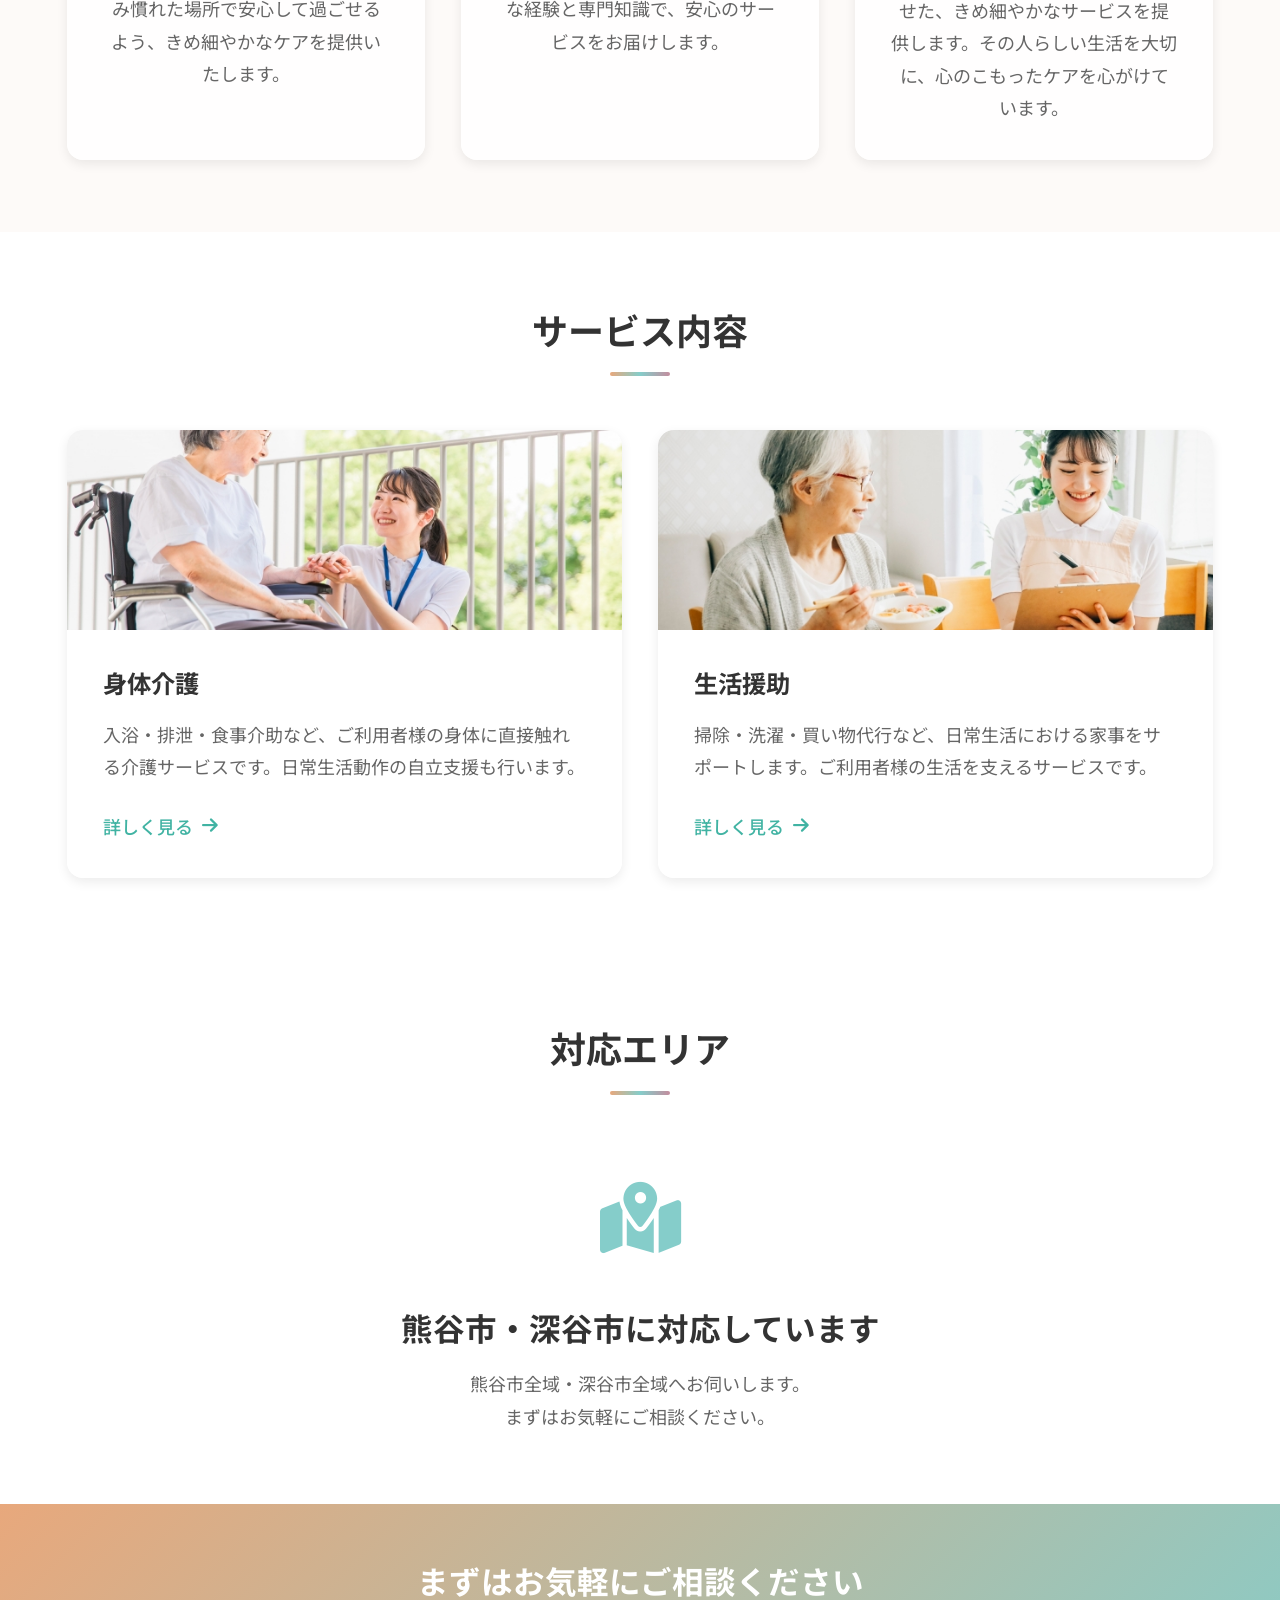
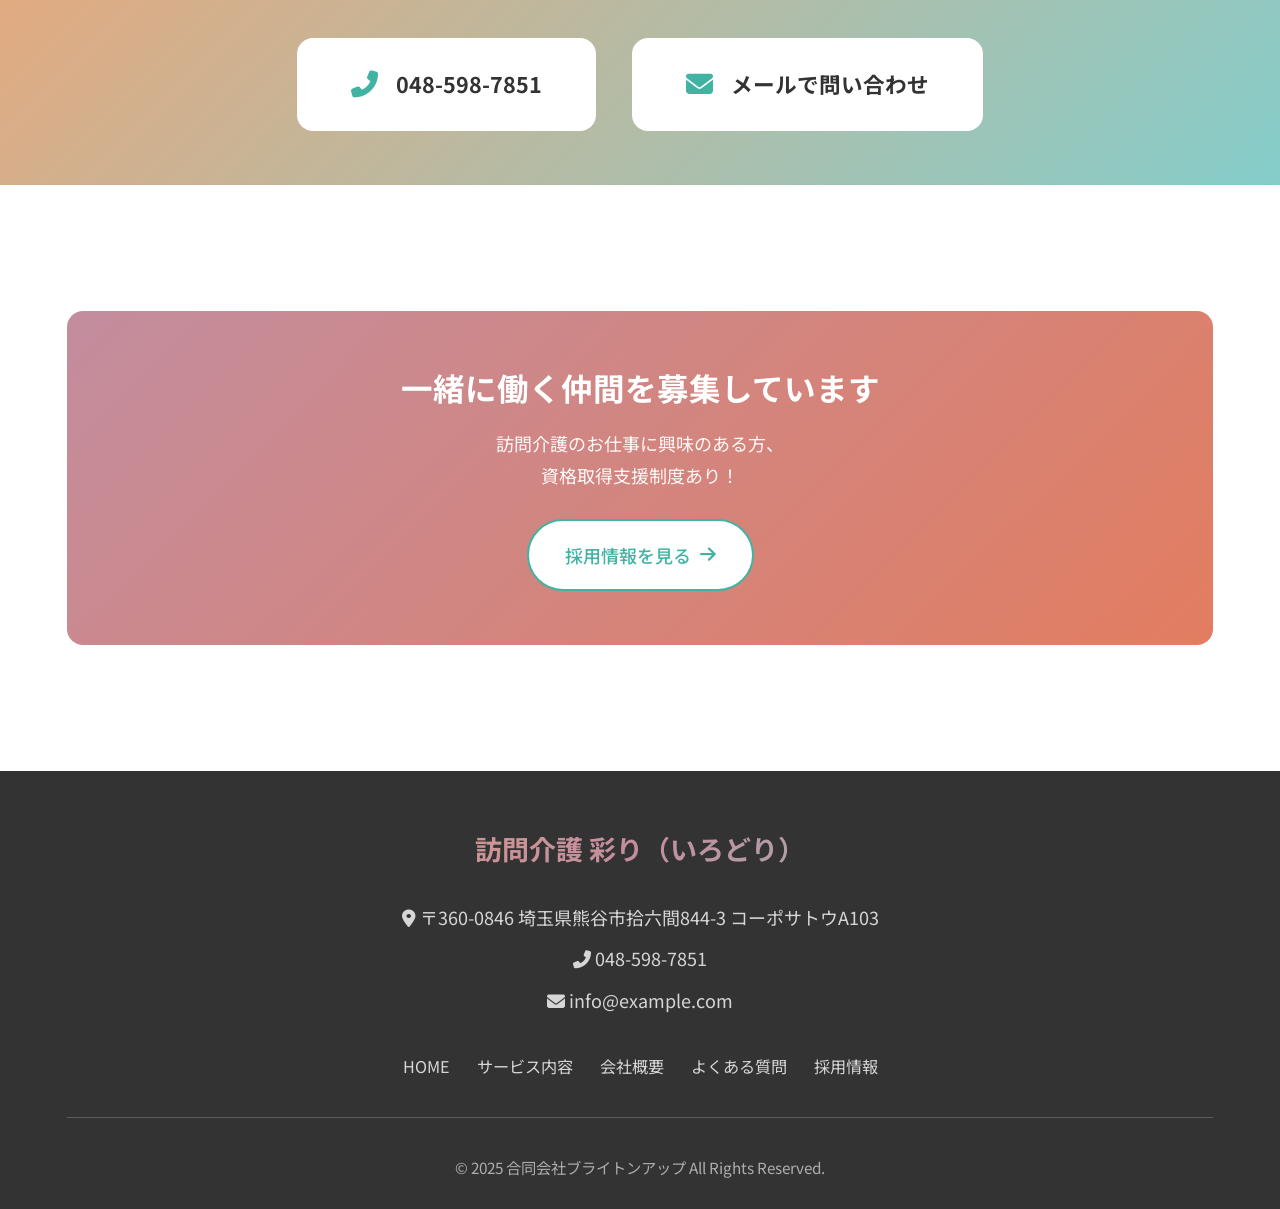
==== commit 1ab30f36: "ビジネス情報更新と背景画像追加 - サービス名を「訪問介護 彩り（いろどり）」に変更 - 電話番号を048-598-7851に更新 - 住所を〒360-0846 熊谷市拾六間844-3 コーポサトウA" ====
--- a/index.html
+++ b/index.html
@@ -3,16 +3,16 @@
 <head>
   <meta charset="UTF-8">
   <meta name="viewport" content="width=device-width, initial-scale=1.0">
-  <title>介護サービス（彩り）｜埼玉県の訪問介護サービス｜合同会社ブライトンアップ</title>
-  <meta name="description" content="埼玉県全域で訪問介護サービスを提供する「介護サービス（彩り）」。ご自宅での日常生活を、経験豊富なスタッフが心を込めてサポートいたします。身体介護・生活援助など、お気軽にご相談ください。">
+  <title>訪問介護 彩り（いろどり）｜埼玉県の訪問介護サービス｜合同会社ブライトンアップ</title>
+  <meta name="description" content="熊谷市・深谷市で訪問介護サービスを提供する「訪問介護 彩り（いろどり）」。ご自宅での日常生活を、経験豊富なスタッフが心を込めてサポートいたします。介護保険・障害福祉サービス・総合事業に対応。">
 
   <!-- OGP -->
-  <meta property="og:title" content="介護サービス（彩り）｜埼玉県の訪問介護サービス">
-  <meta property="og:description" content="埼玉県全域で訪問介護サービスを提供。ご自宅での生活を心を込めてサポートします。">
+  <meta property="og:title" content="訪問介護 彩り（いろどり）｜埼玉県の訪問介護サービス">
+  <meta property="og:description" content="熊谷市・深谷市で訪問介護サービスを提供。介護保険・障害福祉サービス・総合事業に対応。">
   <meta property="og:type" content="website">
   <meta property="og:url" content="">
   <meta property="og:image" content="">
-  <meta property="og:site_name" content="介護サービス（彩り）">
+  <meta property="og:site_name" content="訪問介護 彩り（いろどり）">
   <meta property="og:locale" content="ja_JP">
 
   <!-- Fonts -->
@@ -31,13 +31,13 @@
   <header class="header">
     <div class="header__top">
       <div class="header__logo">
-        <a href="index.html">介護サービス（彩り）</a>
+        <a href="index.html">訪問介護 彩り（いろどり）</a>
       </div>
 
       <div class="header__contact">
         <div class="header__phone">
           <i class="fas fa-phone-alt"></i>
-          <a href="tel:048-XXX-XXXX">048-XXX-XXXX</a>
+          <a href="tel:048-598-7851">048-598-7851</a>
         </div>
         <a href="mailto:info@example.com" class="btn btn--primary">お問い合わせ</a>
       </div>
@@ -70,7 +70,7 @@
       <div class="hero__content">
         <h1 class="hero__title">あなたの暮らしに、<br>彩りを添える介護サービス</h1>
         <p class="hero__subtitle">
-          埼玉県全域で訪問介護サービスを提供しています。<br>
+          熊谷市・深谷市で訪問介護サービスを提供しています。<br>
           ご自宅での生活を、私たちがサポートいたします。
         </p>
         <div class="hero__buttons">
@@ -96,7 +96,7 @@
     <!-- Features Section -->
     <section class="section section--bg">
       <div class="container">
-        <h2 class="section__title">介護サービス（彩り）が選ばれる理由</h2>
+        <h2 class="section__title">訪問介護 彩り（いろどり）が選ばれる理由</h2>
 
         <div class="features">
           <div class="feature-card fade-in">
@@ -162,8 +162,8 @@
           <div class="area__map">
             <i class="fas fa-map-marked-alt"></i>
           </div>
-          <h3 class="area__title">埼玉県全域に対応しています</h3>
-          <p class="area__text">熊谷市を中心に、県内各地へ伺います。<br>まずはお気軽にご相談ください。</p>
+          <h3 class="area__title">熊谷市・深谷市に対応しています</h3>
+          <p class="area__text">熊谷市全域・深谷市全域へお伺いします。<br>まずはお気軽にご相談ください。</p>
         </div>
       </div>
     </section>
@@ -173,9 +173,9 @@
       <div class="container">
         <h2 class="cta__title">まずはお気軽にご相談ください</h2>
         <div class="cta__buttons">
-          <a href="tel:048-XXX-XXXX" class="cta__button">
+          <a href="tel:048-598-7851" class="cta__button">
             <i class="fas fa-phone-alt"></i>
-            <span>048-XXX-XXXX</span>
+            <span>048-598-7851</span>
           </a>
           <a href="mailto:info@example.com" class="cta__button">
             <i class="fas fa-envelope"></i>
@@ -203,11 +203,11 @@
   <!-- ========== Footer ========== -->
   <footer class="footer">
     <div class="footer__inner">
-      <div class="footer__logo">介護サービス（彩り）</div>
+      <div class="footer__logo">訪問介護 彩り（いろどり）</div>
 
       <div class="footer__info">
-        <p><i class="fas fa-map-marker-alt"></i> 〒360-0842 埼玉県熊谷市新堀新田591番地5</p>
-        <p><i class="fas fa-phone-alt"></i> <a href="tel:048-XXX-XXXX">048-XXX-XXXX</a></p>
+        <p><i class="fas fa-map-marker-alt"></i> 〒360-0846 埼玉県熊谷市拾六間844-3 コーポサトウA103</p>
+        <p><i class="fas fa-phone-alt"></i> <a href="tel:048-598-7851">048-598-7851</a></p>
         <p><i class="fas fa-envelope"></i> <a href="mailto:info@example.com">info@example.com</a></p>
       </div>
 
--- a/css/style.css
+++ b/css/style.css
@@ -74,7 +74,12 @@
   font-weight: 400;
   line-height: 1.8;
   color: var(--color-text);
-  background-color: var(--color-bg);
+  background-color: #FFFFFF;
+  background-image: url('../images/bg-watercolor.jpg');
+  background-repeat: no-repeat;
+  background-position: center center;
+  background-size: cover;
+  background-attachment: fixed;
   -webkit-font-smoothing: antialiased;
   -moz-osx-font-smoothing: grayscale;
 }
@@ -148,10 +153,15 @@
 
 .section {
   padding: var(--spacing-xxl) 0;
+  background-color: transparent;
+}
+
+main {
+  background-color: transparent;
 }
 
 .section--bg {
-  background-color: var(--color-bg-light);
+  background-color: rgba(253, 249, 247, 0.85);
 }
 
 .section__title {
@@ -175,7 +185,7 @@
    Header
    ---------------------------------------- */
 .header {
-  background-color: var(--color-white);
+  background-color: rgba(255, 255, 255, 0.95);
   box-shadow: var(--shadow-sm);
   position: sticky;
   top: 0;
@@ -236,7 +246,7 @@
 
 /* ナビゲーション */
 .nav {
-  background-color: var(--color-bg-light);
+  background-color: rgba(253, 249, 247, 0.95);
   border-top: 1px solid var(--color-border);
 }
 
@@ -493,7 +503,7 @@
 .feature-card {
   text-align: center;
   padding: var(--spacing-lg);
-  background-color: var(--color-white);
+  background-color: rgba(255, 255, 255, 0.9);
   border-radius: var(--radius-lg);
   box-shadow: var(--shadow-md);
   transition: transform var(--transition-normal), box-shadow var(--transition-normal);
@@ -550,7 +560,7 @@
 }
 
 .service-card {
-  background-color: var(--color-white);
+  background-color: rgba(255, 255, 255, 0.9);
   border-radius: var(--radius-lg);
   overflow: hidden;
   box-shadow: var(--shadow-md);
@@ -865,7 +875,7 @@
 
 .company-table th {
   width: 30%;
-  background-color: var(--color-bg-light);
+  background-color: rgba(253, 249, 247, 0.9);
   font-weight: 500;
 }
 
@@ -909,7 +919,7 @@
 .faq-item__question {
   width: 100%;
   padding: var(--spacing-md);
-  background-color: var(--color-white);
+  background-color: rgba(255, 255, 255, 0.9);
   border: none;
   text-align: left;
   font-size: 1.1rem;
@@ -923,7 +933,7 @@
 }
 
 .faq-item__question:hover {
-  background-color: var(--color-bg-light);
+  background-color: rgba(253, 249, 247, 0.95);
 }
 
 .faq-item__question span:first-child {
@@ -976,7 +986,7 @@
   display: none;
   padding: 0 var(--spacing-md) var(--spacing-md);
   padding-left: calc(var(--spacing-md) + 1.5rem);
-  background-color: var(--color-bg-light);
+  background-color: rgba(253, 249, 247, 0.9);
   color: var(--color-text-sub);
   line-height: 1.8;
 }
@@ -1031,7 +1041,7 @@
   display: flex;
   gap: var(--spacing-md);
   padding: var(--spacing-md);
-  background-color: var(--color-white);
+  background-color: rgba(255, 255, 255, 0.9);
   border-radius: var(--radius-md);
   box-shadow: var(--shadow-sm);
 }
@@ -1063,7 +1073,7 @@
   width: 100%;
   border-collapse: collapse;
   margin-bottom: var(--spacing-xl);
-  background-color: var(--color-white);
+  background-color: rgba(255, 255, 255, 0.9);
   border-radius: var(--radius-lg);
   overflow: hidden;
   box-shadow: var(--shadow-sm);
@@ -1078,7 +1088,7 @@
 
 .recruit-table th {
   width: 25%;
-  background-color: var(--color-bg-light);
+  background-color: rgba(253, 249, 247, 0.9);
   font-weight: 500;
 }
 
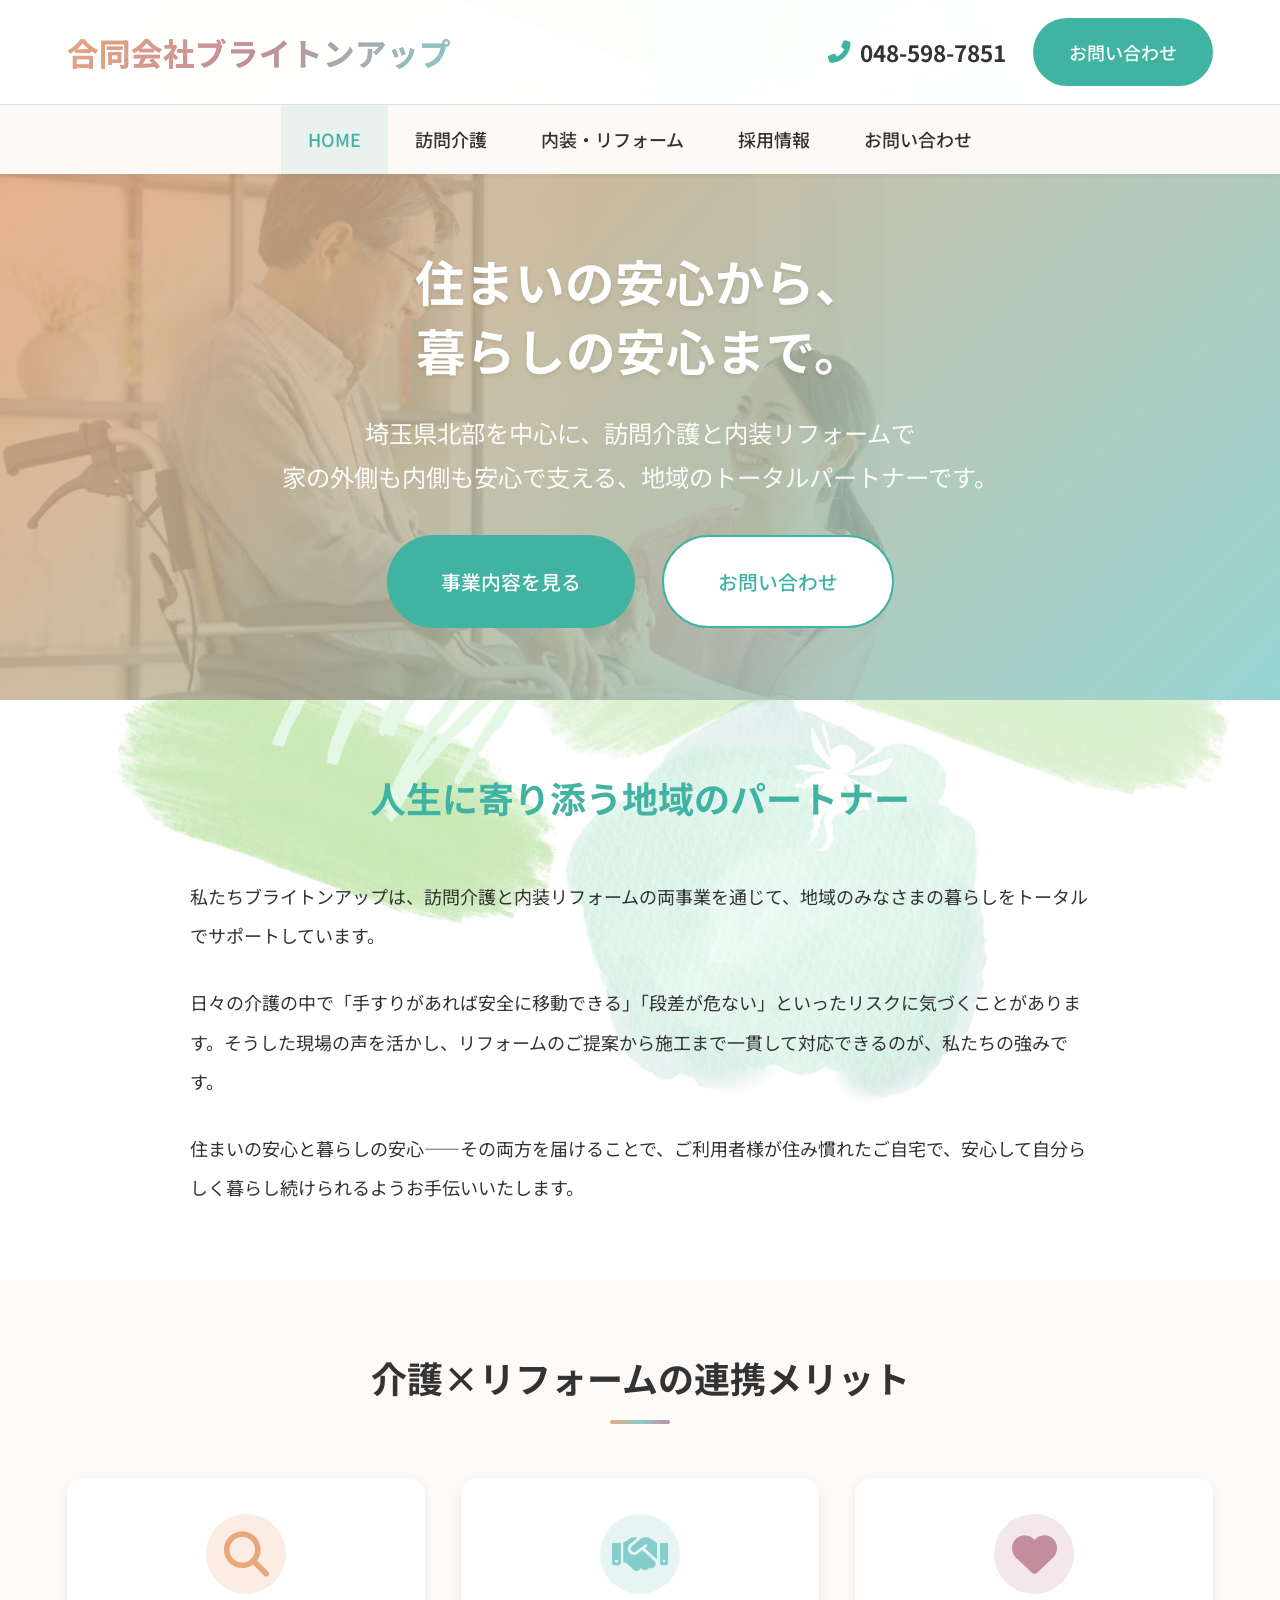
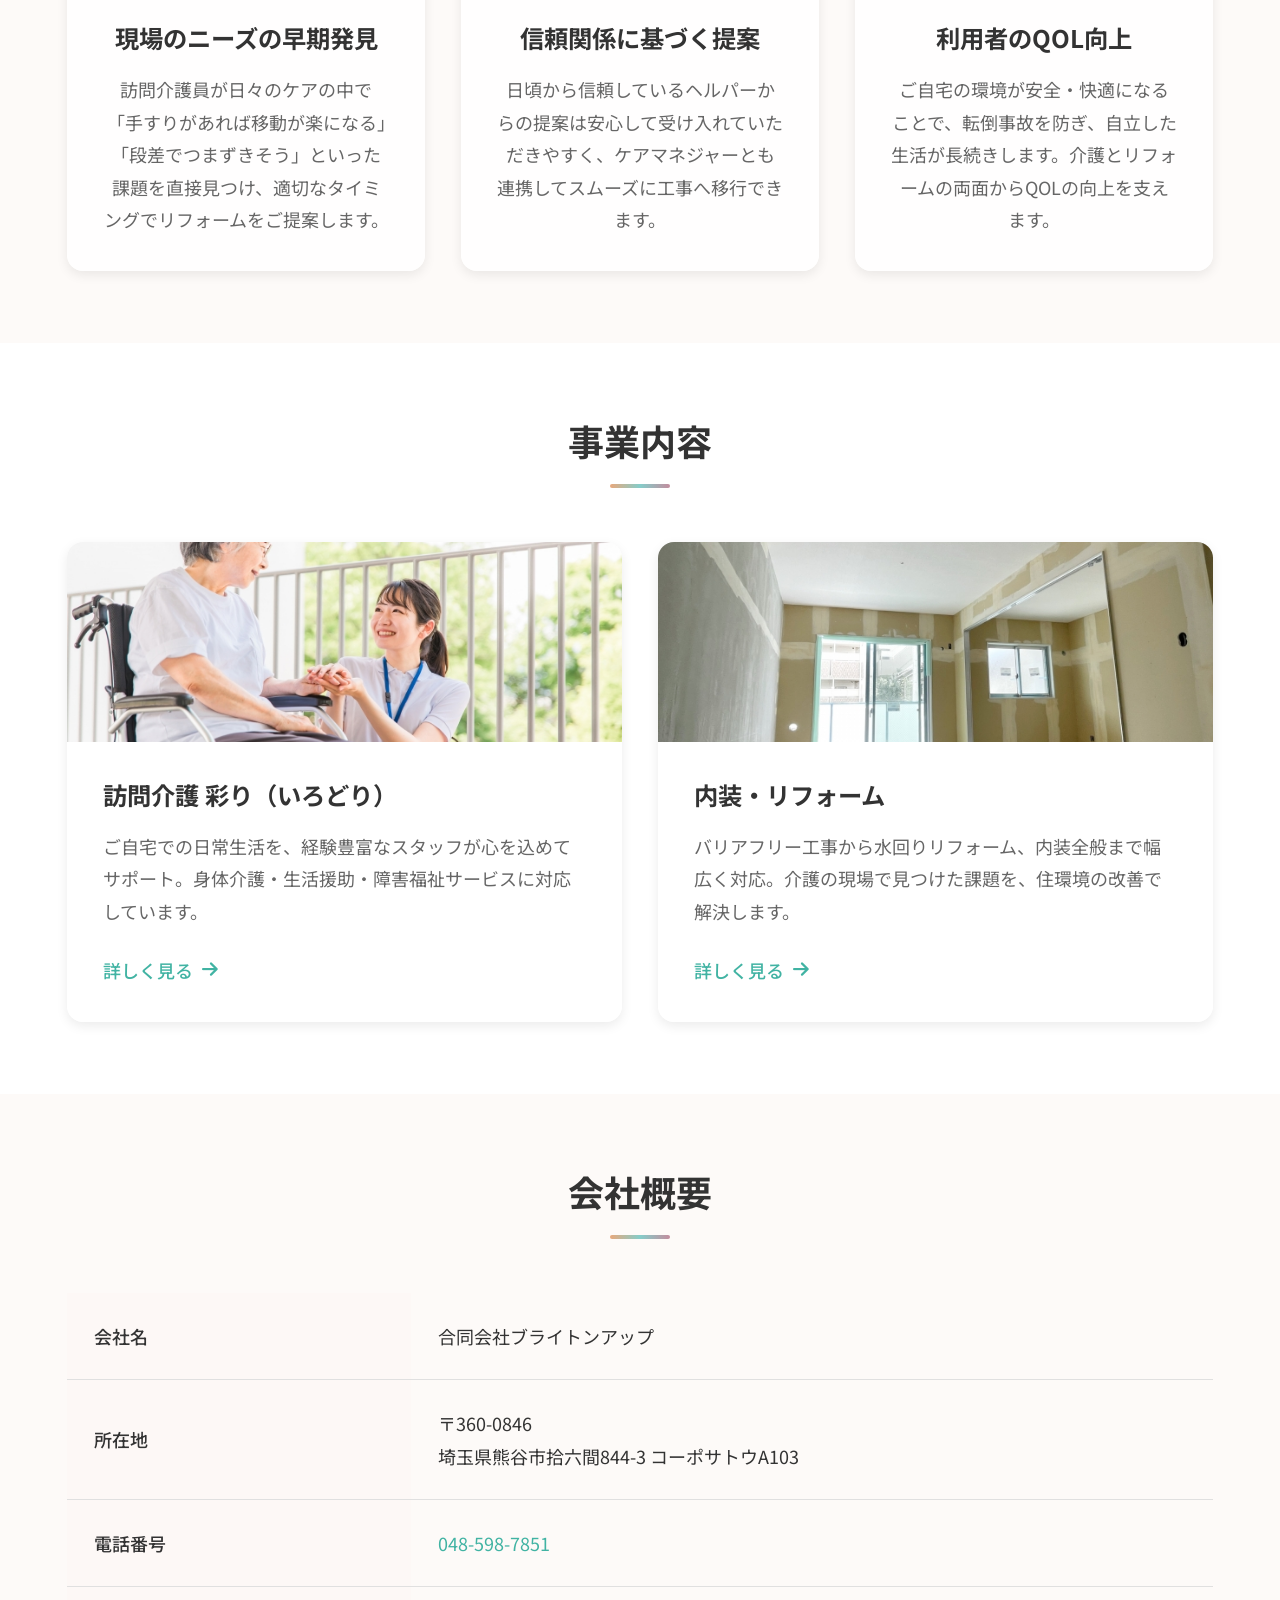
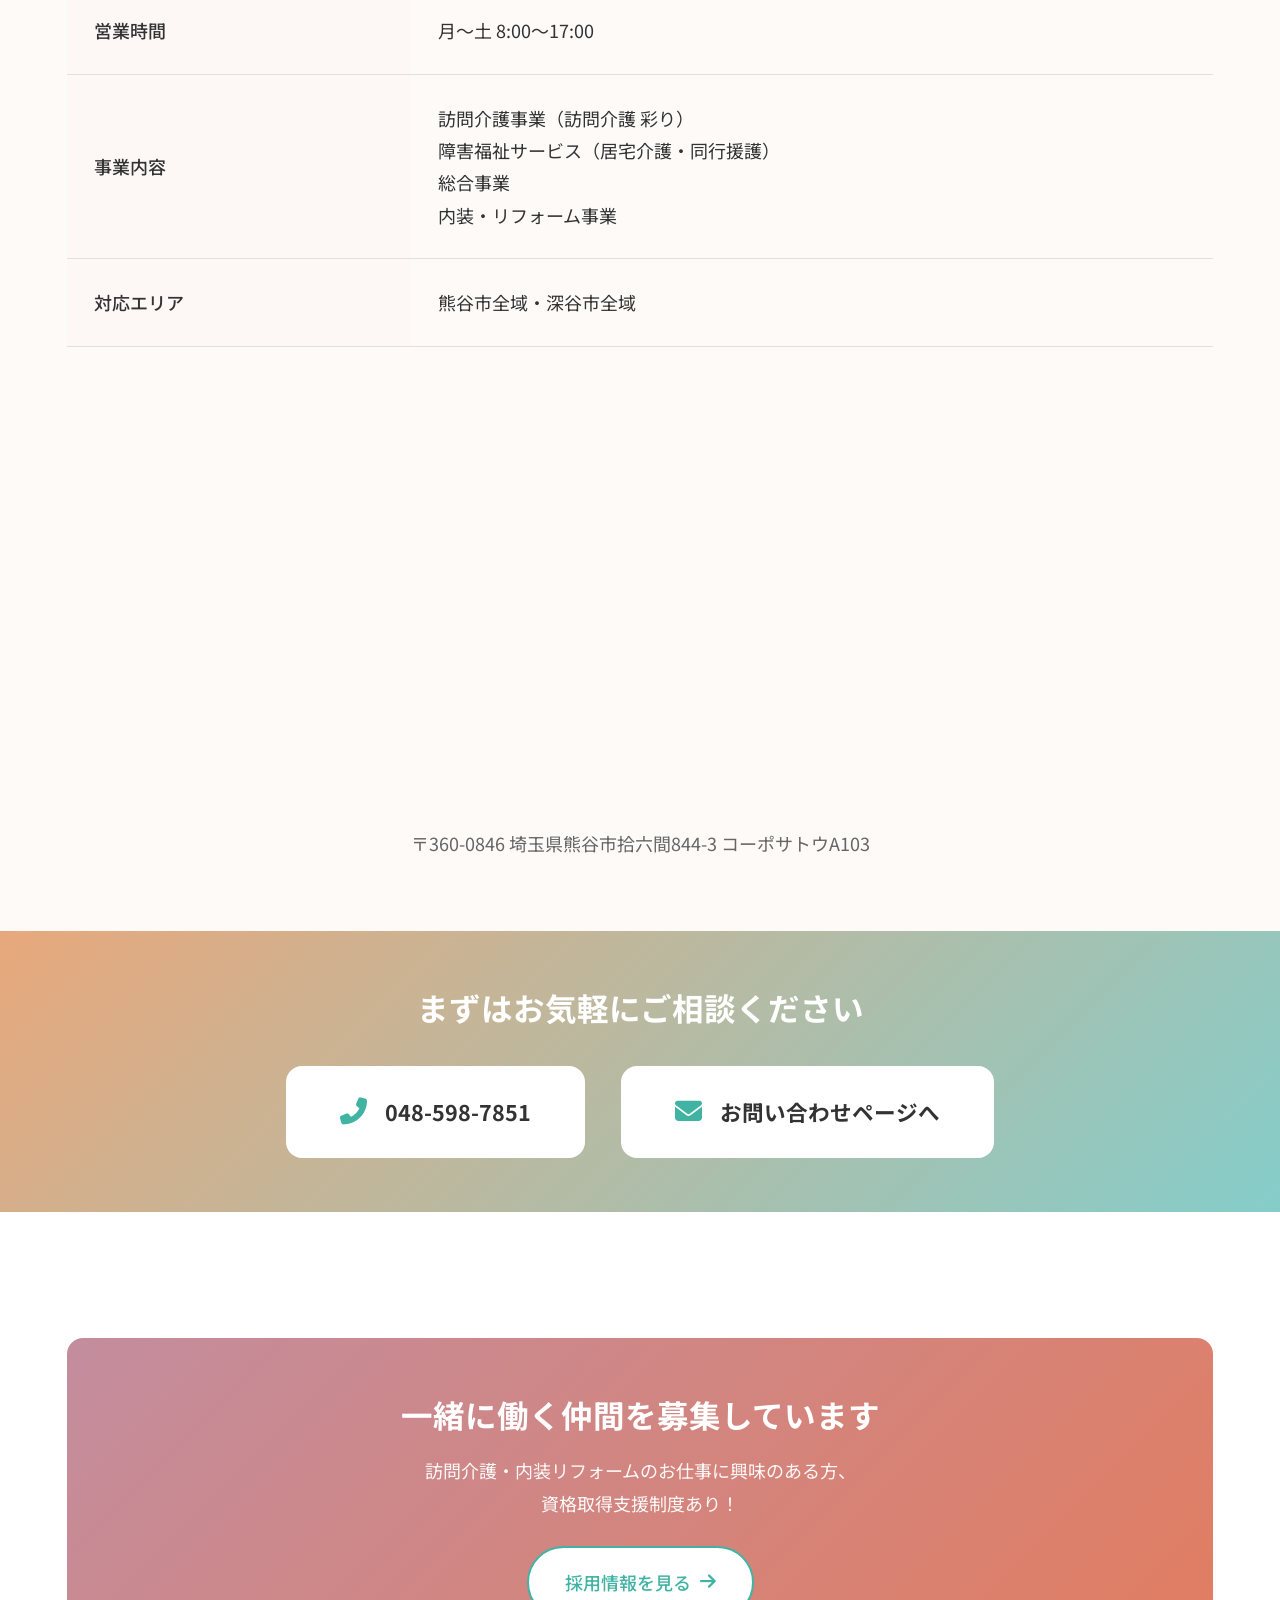
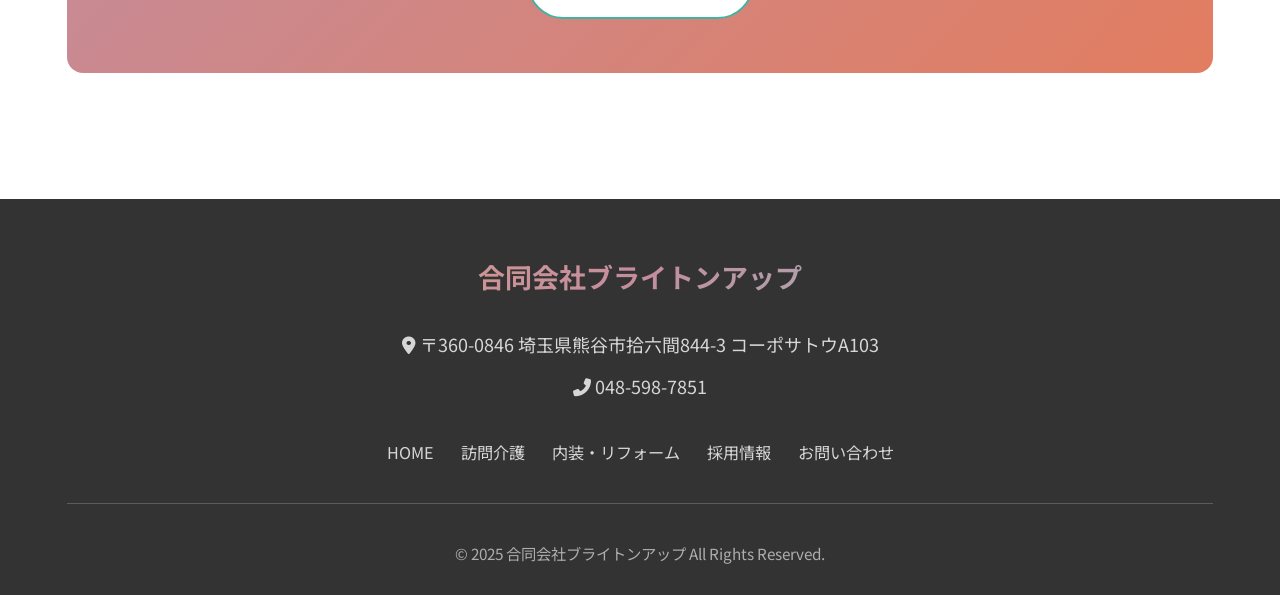
==== commit b5c28099: "コーポレートサイトにリニューアル：訪問介護＋内装リフォーム2事業構成 - index.html: 会社トップページに全面リライト（連携メリット・事業内容・会社概要+Map） - care.html: " ====
--- a/index.html
+++ b/index.html
@@ -3,16 +3,16 @@
 <head>
   <meta charset="UTF-8">
   <meta name="viewport" content="width=device-width, initial-scale=1.0">
-  <title>訪問介護 彩り（いろどり）｜埼玉県の訪問介護サービス｜合同会社ブライトンアップ</title>
-  <meta name="description" content="熊谷市・深谷市で訪問介護サービスを提供する「訪問介護 彩り（いろどり）」。ご自宅での日常生活を、経験豊富なスタッフが心を込めてサポートいたします。介護保険・障害福祉サービス・総合事業に対応。">
+  <title>合同会社ブライトンアップ｜埼玉県北部の訪問介護・内装リフォーム</title>
+  <meta name="description" content="埼玉県北部を中心に、訪問介護サービス「彩り（いろどり）」と内装・リフォーム事業を展開。介護現場で気づいたリスクをリフォーム提案につなげる、暮らしのトータルサポート。">
 
   <!-- OGP -->
-  <meta property="og:title" content="訪問介護 彩り（いろどり）｜埼玉県の訪問介護サービス">
-  <meta property="og:description" content="熊谷市・深谷市で訪問介護サービスを提供。介護保険・障害福祉サービス・総合事業に対応。">
+  <meta property="og:title" content="合同会社ブライトンアップ｜埼玉県北部の訪問介護・内装リフォーム">
+  <meta property="og:description" content="住まいの安心から、暮らしの安心まで。訪問介護と内装リフォームで地域の暮らしを支えます。">
   <meta property="og:type" content="website">
   <meta property="og:url" content="">
   <meta property="og:image" content="">
-  <meta property="og:site_name" content="訪問介護 彩り（いろどり）">
+  <meta property="og:site_name" content="合同会社ブライトンアップ">
   <meta property="og:locale" content="ja_JP">
 
   <!-- Fonts -->
@@ -31,7 +31,7 @@
   <header class="header">
     <div class="header__top">
       <div class="header__logo">
-        <a href="index.html">訪問介護 彩り（いろどり）</a>
+        <a href="index.html">合同会社ブライトンアップ</a>
       </div>
 
       <div class="header__contact">
@@ -39,7 +39,7 @@
           <i class="fas fa-phone-alt"></i>
           <a href="tel:048-598-7851">048-598-7851</a>
         </div>
-        <a href="mailto:info@example.com" class="btn btn--primary">お問い合わせ</a>
+        <a href="contact.html" class="btn btn--primary">お問い合わせ</a>
       </div>
 
       <button class="hamburger" type="button" aria-label="メニュー" aria-expanded="false">
@@ -52,10 +52,10 @@
     <nav class="nav" aria-hidden="true">
       <ul class="nav__list">
         <li class="nav__item"><a href="index.html" class="nav__link nav__link--active">HOME</a></li>
-        <li class="nav__item"><a href="service.html" class="nav__link">サービス内容</a></li>
-        <li class="nav__item"><a href="company.html" class="nav__link">会社概要</a></li>
-        <li class="nav__item"><a href="faq.html" class="nav__link">よくある質問</a></li>
+        <li class="nav__item"><a href="care.html" class="nav__link">訪問介護</a></li>
+        <li class="nav__item"><a href="interior.html" class="nav__link">内装・リフォーム</a></li>
         <li class="nav__item"><a href="recruit.html" class="nav__link">採用情報</a></li>
+        <li class="nav__item"><a href="contact.html" class="nav__link">お問い合わせ</a></li>
       </ul>
     </nav>
   </header>
@@ -65,17 +65,19 @@
     <!-- Hero Section -->
     <section class="hero">
       <img src="images/33743746_m.jpg" alt="介護士と高齢者の温かいシーン" class="hero__bg is-active">
+      <img src="images/355210_m.jpg" alt="内装リフォーム作業の様子" class="hero__bg">
       <img src="images/AdobeStock_384799828.jpeg" alt="歩行介助をする介護スタッフ" class="hero__bg">
       <img src="images/AdobeStock_457629060.jpeg" alt="笑顔で会話する介護スタッフと高齢者" class="hero__bg">
+      <img src="images/22673610_s.jpg" alt="生活援助サービスのイメージ" class="hero__bg">
       <div class="hero__content">
-        <h1 class="hero__title">あなたの暮らしに、<br>彩りを添える介護サービス</h1>
+        <h1 class="hero__title">住まいの安心から、<br>暮らしの安心まで。</h1>
         <p class="hero__subtitle">
-          熊谷市・深谷市で訪問介護サービスを提供しています。<br>
-          ご自宅での生活を、私たちがサポートいたします。
+          埼玉県北部を中心に、訪問介護と内装リフォームで<br>
+          家の外側も内側も安心で支える、地域のトータルパートナーです。
         </p>
         <div class="hero__buttons">
-          <a href="service.html" class="btn btn--primary btn--large">サービス内容を見る</a>
-          <a href="mailto:info@example.com" class="btn btn--secondary btn--large">お問い合わせ</a>
+          <a href="#services" class="btn btn--primary btn--large">事業内容を見る</a>
+          <a href="contact.html" class="btn btn--secondary btn--large">お問い合わせ</a>
         </div>
       </div>
     </section>
@@ -84,86 +86,120 @@
     <section class="section">
       <div class="container">
         <div class="message-section fade-in">
-          <h2 class="message-section__title">「安心」という名の彩りを</h2>
+          <h2 class="message-section__title">人生に寄り添う地域のパートナー</h2>
           <div class="message-section__content">
-            <p>ご利用者様が100人いれば、100通りの暮らしがあります。私たちは、その一つひとつに寄り添い、日々の生活に「安心」という彩りを届けます。</p>
-            <p>技術や経験はもちろん大切ですが、本当の安心は、スタッフの心遣いから生まれると信じています。ご自宅での暮らしを、私たちがそばで支えます。</p>
-          </div>
-        </div>
-      </div>
-    </section>
-
-    <!-- Features Section -->
+            <p>私たちブライトンアップは、訪問介護と内装リフォームの両事業を通じて、地域のみなさまの暮らしをトータルでサポートしています。</p>
+            <p>日々の介護の中で「手すりがあれば安全に移動できる」「段差が危ない」といったリスクに気づくことがあります。そうした現場の声を活かし、リフォームのご提案から施工まで一貫して対応できるのが、私たちの強みです。</p>
+            <p>住まいの安心と暮らしの安心——その両方を届けることで、ご利用者様が住み慣れたご自宅で、安心して自分らしく暮らし続けられるようお手伝いいたします。</p>
+          </div>
+        </div>
+      </div>
+    </section>
+
+    <!-- Synergy Section -->
     <section class="section section--bg">
       <div class="container">
-        <h2 class="section__title">訪問介護 彩り（いろどり）が選ばれる理由</h2>
+        <h2 class="section__title">介護×リフォームの連携メリット</h2>
 
         <div class="features">
           <div class="feature-card fade-in">
             <div class="feature-card__icon">
-              <i class="fas fa-home"></i>
-            </div>
-            <h3 class="feature-card__title">ご自宅での安心サポート</h3>
-            <p class="feature-card__text">ご自宅という慣れ親しんだ環境で、日常生活をサポートします。住み慣れた場所で安心して過ごせるよう、きめ細やかなケアを提供いたします。</p>
+              <i class="fas fa-search"></i>
+            </div>
+            <h3 class="feature-card__title">現場のニーズの早期発見</h3>
+            <p class="feature-card__text">訪問介護員が日々のケアの中で「手すりがあれば移動が楽になる」「段差でつまずきそう」といった課題を直接見つけ、適切なタイミングでリフォームをご提案します。</p>
           </div>
 
           <div class="feature-card fade-in">
             <div class="feature-card__icon">
-              <i class="fas fa-users"></i>
-            </div>
-            <h3 class="feature-card__title">経験豊富なスタッフ</h3>
-            <p class="feature-card__text">介護福祉士をはじめ、資格を持ったスタッフが対応いたします。豊富な経験と専門知識で、安心のサービスをお届けします。</p>
+              <i class="fas fa-handshake"></i>
+            </div>
+            <h3 class="feature-card__title">信頼関係に基づく提案</h3>
+            <p class="feature-card__text">日頃から信頼しているヘルパーからの提案は安心して受け入れていただきやすく、ケアマネジャーとも連携してスムーズに工事へ移行できます。</p>
           </div>
 
           <div class="feature-card fade-in">
             <div class="feature-card__icon">
               <i class="fas fa-heart"></i>
             </div>
-            <h3 class="feature-card__title">一人ひとりに寄り添う介護</h3>
-            <p class="feature-card__text">ご利用者様の状況やご要望に合わせた、きめ細やかなサービスを提供します。その人らしい生活を大切に、心のこもったケアを心がけています。</p>
+            <h3 class="feature-card__title">利用者のQOL向上</h3>
+            <p class="feature-card__text">ご自宅の環境が安全・快適になることで、転倒事故を防ぎ、自立した生活が長続きします。介護とリフォームの両面からQOLの向上を支えます。</p>
           </div>
         </div>
       </div>
     </section>
 
     <!-- Services Section -->
-    <section class="section">
-      <div class="container">
-        <h2 class="section__title">サービス内容</h2>
+    <section class="section" id="services">
+      <div class="container">
+        <h2 class="section__title">事業内容</h2>
 
         <div class="service-cards">
           <div class="service-card fade-in">
-            <img src="images/24641463_s.jpg" alt="身体介護サービスのイメージ" class="service-card__image">
+            <img src="images/24641463_s.jpg" alt="訪問介護サービスのイメージ" class="service-card__image">
             <div class="service-card__content">
-              <h3 class="service-card__title">身体介護</h3>
-              <p class="service-card__text">入浴・排泄・食事介助など、ご利用者様の身体に直接触れる介護サービスです。日常生活動作の自立支援も行います。</p>
-              <a href="service.html" class="service-card__link">詳しく見る <i class="fas fa-arrow-right"></i></a>
+              <h3 class="service-card__title">訪問介護 彩り（いろどり）</h3>
+              <p class="service-card__text">ご自宅での日常生活を、経験豊富なスタッフが心を込めてサポート。身体介護・生活援助・障害福祉サービスに対応しています。</p>
+              <a href="care.html" class="service-card__link">詳しく見る <i class="fas fa-arrow-right"></i></a>
             </div>
           </div>
 
           <div class="service-card fade-in">
-            <img src="images/22673610_s.jpg" alt="生活援助サービスのイメージ" class="service-card__image">
+            <img src="images/24553156_s.jpg" alt="内装リフォームのイメージ" class="service-card__image">
             <div class="service-card__content">
-              <h3 class="service-card__title">生活援助</h3>
-              <p class="service-card__text">掃除・洗濯・買い物代行など、日常生活における家事をサポートします。ご利用者様の生活を支えるサービスです。</p>
-              <a href="service.html" class="service-card__link">詳しく見る <i class="fas fa-arrow-right"></i></a>
-            </div>
-          </div>
-        </div>
-      </div>
-    </section>
-
-    <!-- Area Section -->
-    <section class="section">
-      <div class="container">
-        <h2 class="section__title">対応エリア</h2>
-
-        <div class="area fade-in">
-          <div class="area__map">
-            <i class="fas fa-map-marked-alt"></i>
-          </div>
-          <h3 class="area__title">熊谷市・深谷市に対応しています</h3>
-          <p class="area__text">熊谷市全域・深谷市全域へお伺いします。<br>まずはお気軽にご相談ください。</p>
+              <h3 class="service-card__title">内装・リフォーム</h3>
+              <p class="service-card__text">バリアフリー工事から水回りリフォーム、内装全般まで幅広く対応。介護の現場で見つけた課題を、住環境の改善で解決します。</p>
+              <a href="interior.html" class="service-card__link">詳しく見る <i class="fas fa-arrow-right"></i></a>
+            </div>
+          </div>
+        </div>
+      </div>
+    </section>
+
+    <!-- Company Info Section -->
+    <section class="section section--bg" id="company">
+      <div class="container">
+        <h2 class="section__title">会社概要</h2>
+
+        <table class="company-table fade-in">
+          <tbody>
+            <tr>
+              <th>会社名</th>
+              <td>合同会社ブライトンアップ</td>
+            </tr>
+            <tr>
+              <th>所在地</th>
+              <td>〒360-0846<br>埼玉県熊谷市拾六間844-3 コーポサトウA103</td>
+            </tr>
+            <tr>
+              <th>電話番号</th>
+              <td><a href="tel:048-598-7851">048-598-7851</a></td>
+            </tr>
+            <tr>
+              <th>営業時間</th>
+              <td>月〜土 8:00〜17:00</td>
+            </tr>
+            <tr>
+              <th>事業内容</th>
+              <td>訪問介護事業（訪問介護 彩り）<br>障害福祉サービス（居宅介護・同行援護）<br>総合事業<br>内装・リフォーム事業</td>
+            </tr>
+            <tr>
+              <th>対応エリア</th>
+              <td>熊谷市全域・深谷市全域</td>
+            </tr>
+          </tbody>
+        </table>
+
+        <!-- Google Maps -->
+        <div class="map-container fade-in">
+          <iframe
+            src="https://www.google.com/maps/embed?pb=!1m18!1m12!1m3!1d3222.8!2d139.38!3d36.15!2m3!1f0!2f0!3f0!3m2!1i1024!2i768!4f13.1!3m3!1m2!1s0x0%3A0x0!2zMzbCsDA5JzAwLjAiTiAxMznCsDIyJzQ4LjAiRQ!5e0!3m2!1sja!2sjp!4v1234567890"
+            allowfullscreen=""
+            loading="lazy"
+            referrerpolicy="no-referrer-when-downgrade"
+            title="合同会社ブライトンアップ所在地">
+          </iframe>
+          <p>〒360-0846 埼玉県熊谷市拾六間844-3 コーポサトウA103</p>
         </div>
       </div>
     </section>
@@ -177,9 +213,9 @@
             <i class="fas fa-phone-alt"></i>
             <span>048-598-7851</span>
           </a>
-          <a href="mailto:info@example.com" class="cta__button">
+          <a href="contact.html" class="cta__button">
             <i class="fas fa-envelope"></i>
-            <span>メールで問い合わせ</span>
+            <span>お問い合わせページへ</span>
           </a>
         </div>
       </div>
@@ -191,7 +227,7 @@
         <div class="recruit-banner fade-in">
           <h2 class="recruit-banner__title">一緒に働く仲間を募集しています</h2>
           <p class="recruit-banner__text">
-            訪問介護のお仕事に興味のある方、<br>
+            訪問介護・内装リフォームのお仕事に興味のある方、<br>
             資格取得支援制度あり！
           </p>
           <a href="recruit.html" class="btn btn--secondary">採用情報を見る <i class="fas fa-arrow-right"></i></a>
@@ -203,20 +239,19 @@
   <!-- ========== Footer ========== -->
   <footer class="footer">
     <div class="footer__inner">
-      <div class="footer__logo">訪問介護 彩り（いろどり）</div>
+      <div class="footer__logo">合同会社ブライトンアップ</div>
 
       <div class="footer__info">
         <p><i class="fas fa-map-marker-alt"></i> 〒360-0846 埼玉県熊谷市拾六間844-3 コーポサトウA103</p>
         <p><i class="fas fa-phone-alt"></i> <a href="tel:048-598-7851">048-598-7851</a></p>
-        <p><i class="fas fa-envelope"></i> <a href="mailto:info@example.com">info@example.com</a></p>
       </div>
 
       <nav class="footer__nav">
         <a href="index.html">HOME</a>
-        <a href="service.html">サービス内容</a>
-        <a href="company.html">会社概要</a>
-        <a href="faq.html">よくある質問</a>
+        <a href="care.html">訪問介護</a>
+        <a href="interior.html">内装・リフォーム</a>
         <a href="recruit.html">採用情報</a>
+        <a href="contact.html">お問い合わせ</a>
       </nav>
 
       <p class="footer__copyright">&copy; 2025 合同会社ブライトンアップ All Rights Reserved.</p>
--- a/css/style.css
+++ b/css/style.css
@@ -1,5 +1,5 @@
 /* ========================================
-   彩り（いろどり）訪問介護 - スタイルシート
+   合同会社ブライトンアップ - スタイルシート
    ======================================== */
 
 /* ----------------------------------------
@@ -837,9 +837,10 @@
 .company-philosophy {
   text-align: center;
   padding: var(--spacing-xl);
-  background: linear-gradient(135deg, rgba(232, 168, 124, 0.1), rgba(133, 205, 202, 0.1));
+  background-color: rgba(255, 255, 255, 0.95);
   border-radius: var(--radius-lg);
   margin-bottom: var(--spacing-xl);
+  box-shadow: var(--shadow-sm);
 }
 
 .company-philosophy__title {
@@ -1128,6 +1129,97 @@
 }
 
 /* ----------------------------------------
+   Contact Cards
+   ---------------------------------------- */
+.contact-cards {
+  display: grid;
+  grid-template-columns: repeat(2, 1fr);
+  gap: var(--spacing-lg);
+}
+
+.contact-card {
+  background-color: rgba(255, 255, 255, 0.95);
+  border-radius: var(--radius-lg);
+  padding: var(--spacing-xl);
+  box-shadow: var(--shadow-md);
+  text-align: center;
+}
+
+.contact-card__icon {
+  width: 80px;
+  height: 80px;
+  margin: 0 auto var(--spacing-md);
+  display: flex;
+  align-items: center;
+  justify-content: center;
+  font-size: 2.5rem;
+  border-radius: 50%;
+}
+
+.contact-card:nth-child(1) .contact-card__icon {
+  background-color: rgba(232, 168, 124, 0.2);
+  color: var(--color-primary);
+}
+
+.contact-card:nth-child(2) .contact-card__icon {
+  background-color: rgba(133, 205, 202, 0.2);
+  color: var(--color-secondary-1);
+}
+
+.contact-card__title {
+  font-size: 1.5rem;
+  margin-bottom: var(--spacing-md);
+}
+
+.contact-card__info {
+  margin-bottom: var(--spacing-md);
+}
+
+.contact-card__info a {
+  display: flex;
+  align-items: center;
+  justify-content: center;
+  gap: var(--spacing-xs);
+  padding: var(--spacing-xs) 0;
+  font-size: 1.1rem;
+  color: var(--color-text);
+  font-weight: 500;
+}
+
+.contact-card__info a i {
+  color: var(--color-accent);
+}
+
+.contact-card__info a:hover {
+  color: var(--color-accent);
+}
+
+/* ----------------------------------------
+   Synergy Section
+   ---------------------------------------- */
+.synergy-section {
+  max-width: 900px;
+  margin: 0 auto;
+  text-align: center;
+}
+
+.synergy-section__title {
+  font-size: 1.75rem;
+  color: var(--color-accent);
+  margin-bottom: var(--spacing-xl);
+}
+
+.synergy-section__title::after {
+  content: '';
+  display: block;
+  width: 60px;
+  height: 4px;
+  background: linear-gradient(90deg, var(--color-primary), var(--color-secondary-1), var(--color-secondary-2));
+  margin: var(--spacing-sm) auto 0;
+  border-radius: var(--radius-full);
+}
+
+/* ----------------------------------------
    Utilities
    ---------------------------------------- */
 .text-center {
@@ -1213,20 +1305,28 @@
 
   /* Header Mobile */
   .header__top {
-    padding: var(--spacing-sm);
+    padding: var(--spacing-xs) var(--spacing-sm);
+  }
+
+  .header__logo {
+    font-size: 1.15rem;
   }
 
   .header__phone {
     display: none;
   }
 
+  .header__contact .btn {
+    display: none;
+  }
+
   .hamburger {
     display: flex;
   }
 
   .nav {
     position: fixed;
-    top: 60px;
+    top: 48px;
     left: 0;
     right: 0;
     background-color: var(--color-white);
@@ -1268,16 +1368,27 @@
   }
 
   .hero__title {
-    font-size: 2rem;
+    font-size: 1.5rem;
   }
 
   .hero__subtitle {
-    font-size: 1.1rem;
+    font-size: 0.95rem;
   }
 
   .hero__buttons {
     flex-direction: column;
     align-items: center;
+    gap: var(--spacing-sm);
+  }
+
+  .hero__buttons .btn--large {
+    padding: var(--spacing-sm) var(--spacing-lg);
+    font-size: 0.95rem;
+  }
+
+  /* Message Section Mobile */
+  .message-section__title {
+    font-size: 1.5rem;
   }
 
   /* Features Mobile */
@@ -1390,6 +1501,11 @@
     padding-top: 0;
   }
 
+  /* Contact Cards Mobile */
+  .contact-cards {
+    grid-template-columns: 1fr;
+  }
+
   /* Footer Mobile */
   .footer__nav {
     flex-direction: column;
